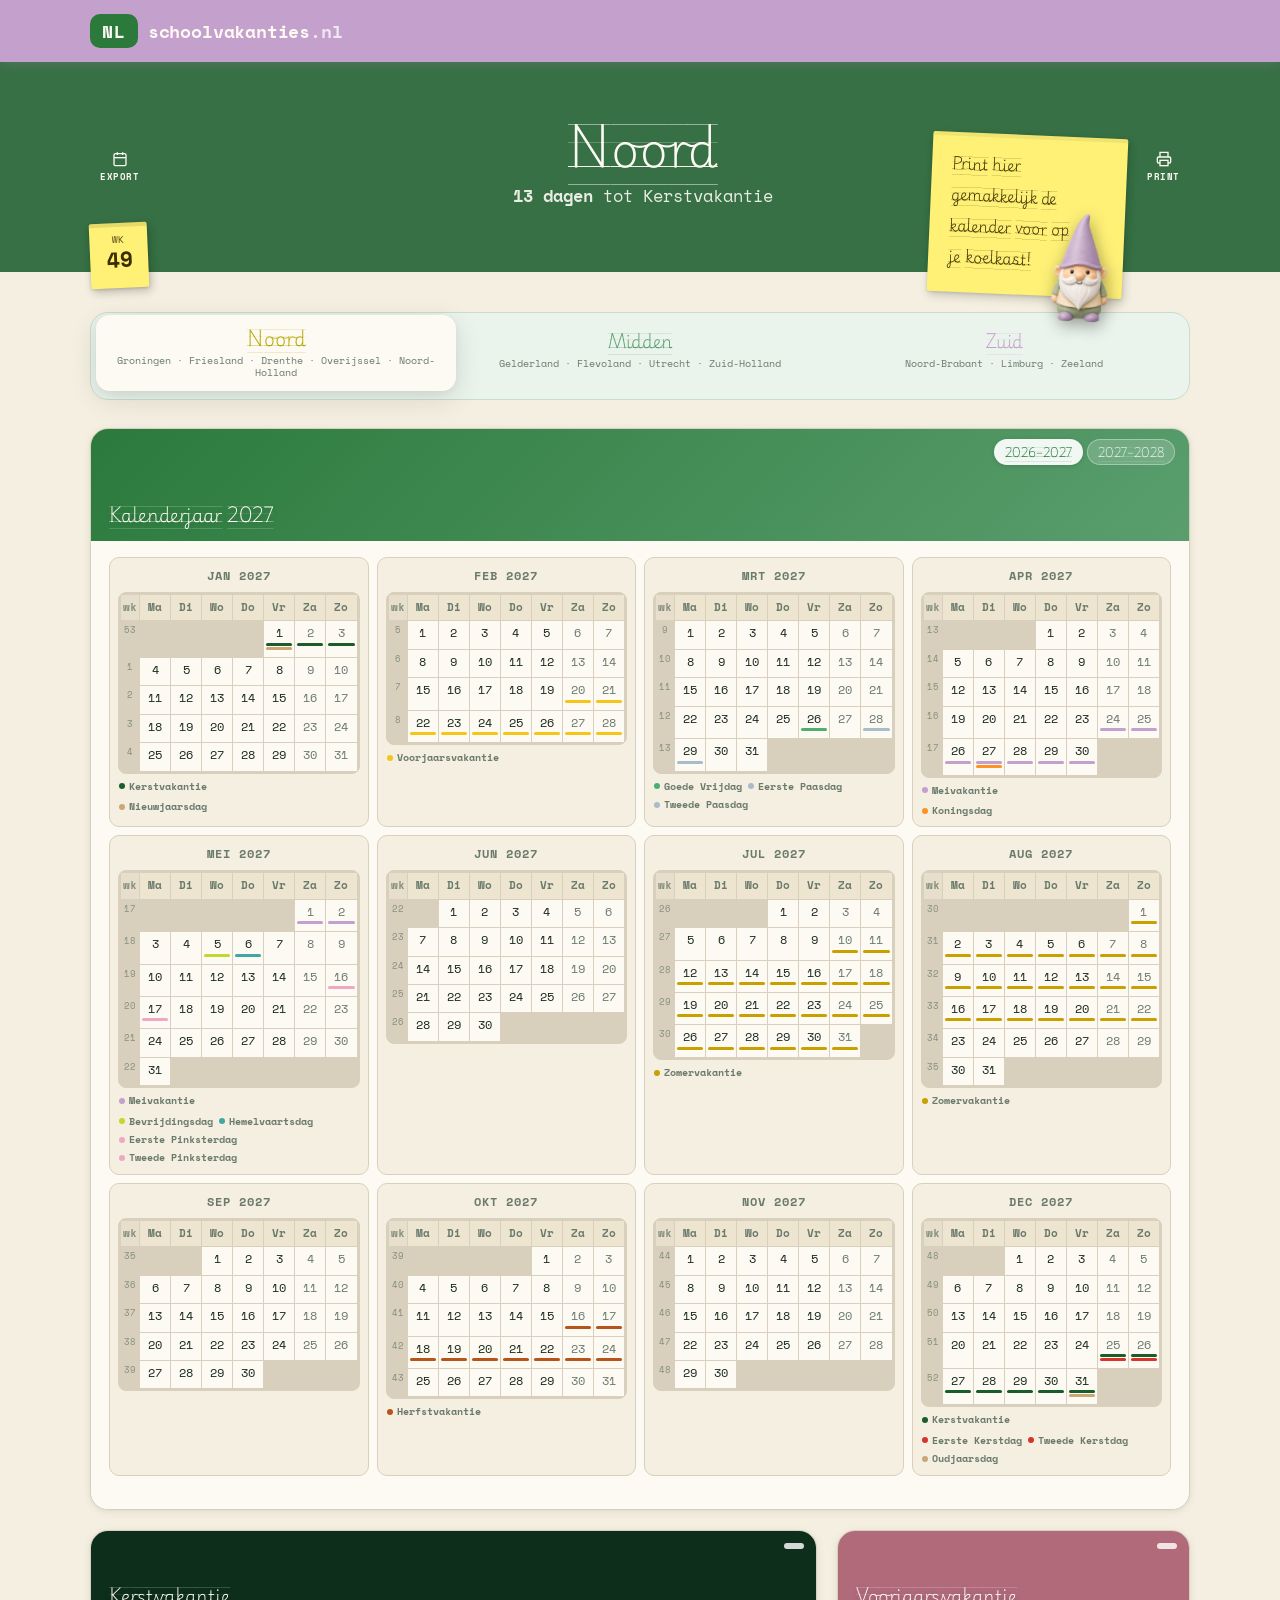
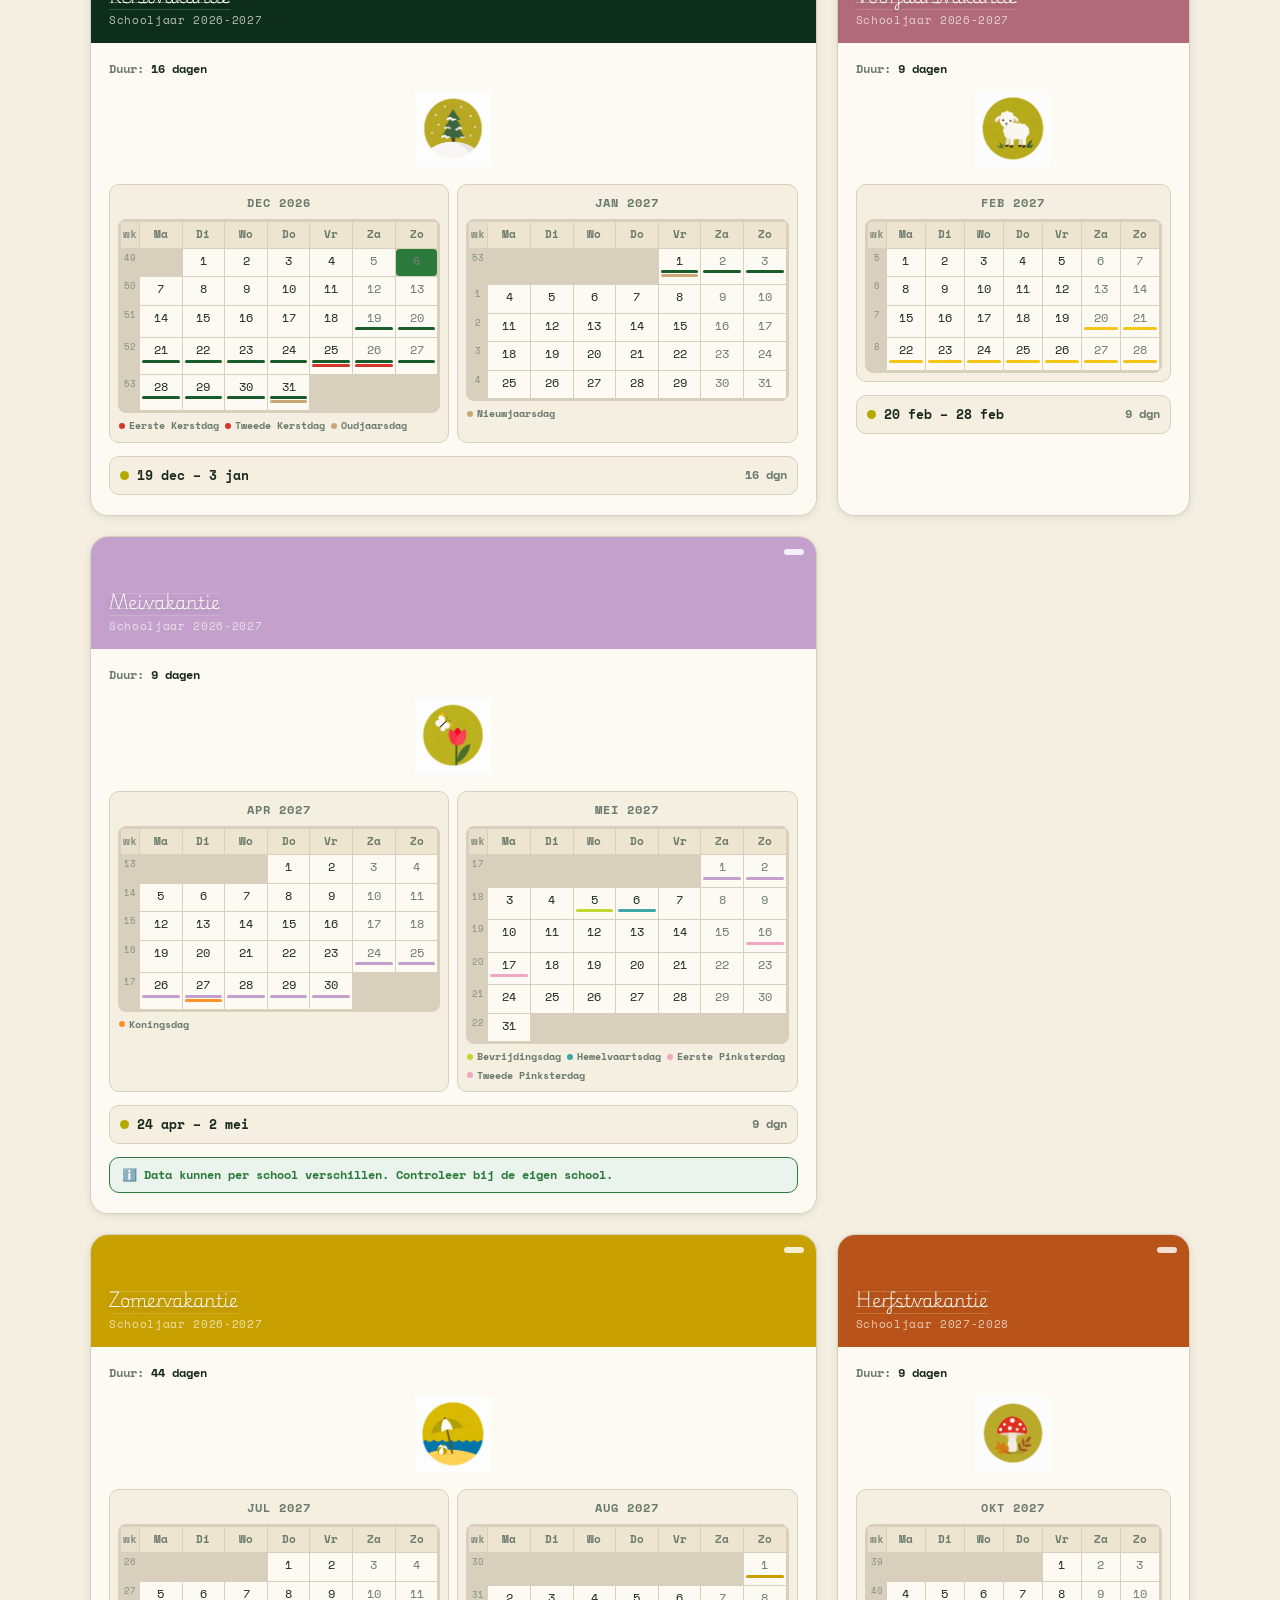
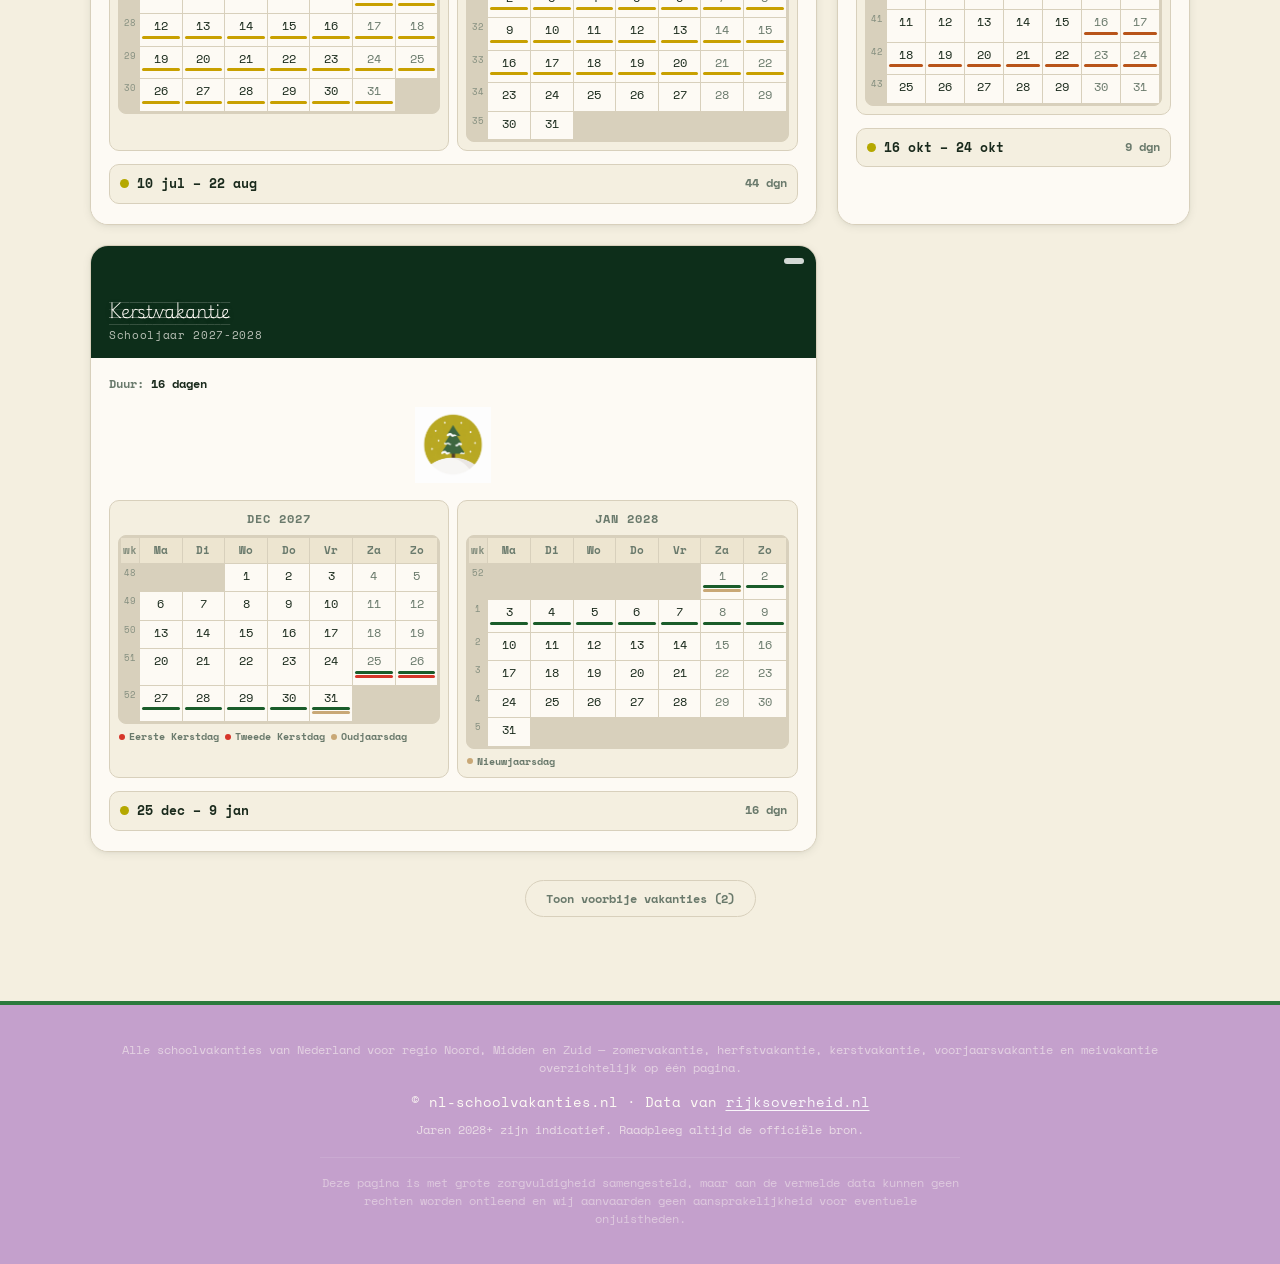
==== index.html @ 29e298ef "Voeg Google Analytics toe (G-320F3D5NRV) Co-Authored-By: Claude Sonnet 4.6 <noreply@anthropic.com>" ====
<!DOCTYPE html>
<html lang="nl">
<head>
    <!-- Google tag (gtag.js) -->
    <script async src="https://www.googletagmanager.com/gtag/js?id=G-320F3D5NRV"></script>
    <script>
      window.dataLayer = window.dataLayer || [];
      function gtag(){dataLayer.push(arguments);}
      gtag('js', new Date());
      gtag('config', 'G-320F3D5NRV');
    </script>
    <meta charset="UTF-8">
    <meta name="viewport" content="width=device-width, initial-scale=1.0">
    <title>Schoolvakanties Nederland 2025-2026 | Noord, Midden en Zuid</title>
    <meta name="description" content="Bekijk alle schoolvakanties van Nederland per regio (Noord, Midden, Zuid) voor 2025-2026. Met afteltimer, mini-kalender, agenda-export en afdrukfunctie.">
    <link rel="canonical" href="https://www.nl-schoolvakanties.nl/">
    <meta property="og:type" content="website">
    <meta property="og:url" content="https://www.nl-schoolvakanties.nl/">
    <meta property="og:title" content="Schoolvakanties Nederland 2025-2026 | Noord, Midden en Zuid">
    <meta property="og:description" content="Alle schoolvakanties van Nederland per regio (Noord, Midden, Zuid). Zomervakantie, herfstvakantie, kerstvakantie, voorjaarsvakantie en meivakantie in één overzicht.">
    <meta property="og:image" content="https://www.nl-schoolvakanties.nl/images/icons_seasons/MagnetGnomePastel.png">
    <meta property="og:locale" content="nl_NL">
    <meta name="twitter:card" content="summary">
    <meta name="twitter:title" content="Schoolvakanties Nederland 2025-2026">
    <meta name="twitter:description" content="Alle schoolvakanties per regio (Noord, Midden, Zuid) in één overzicht. Met afteltimer en agenda-export.">
    <link rel="preconnect" href="https://fonts.googleapis.com">
    <link rel="preconnect" href="https://fonts.gstatic.com" crossorigin>
    <link href="https://fonts.googleapis.com/css2?family=Playwrite+GB+J+Guides:ital@0;1&family=Space+Mono:ital,wght@0,400;0,700;1,400;1,700&display=swap" rel="stylesheet">
    <link rel="stylesheet" href="style.css">
    <link rel="icon" href="images/icons_seasons/MagnetGnomePastel.png" type="image/png">
    <script type="application/ld+json">
    {
      "@context": "https://schema.org",
      "@type": "WebSite",
      "name": "Schoolvakanties Nederland",
      "url": "https://www.nl-schoolvakanties.nl",
      "description": "Alle schoolvakanties van Nederland per regio (Noord, Midden en Zuid) voor 2025-2026 en verder. Met afteltimer, mini-kalender per vakantie, agenda-export (.ics) en afdrukfunctie.",
      "inLanguage": "nl",
      "publisher": {
        "@type": "Organization",
        "name": "nl-schoolvakanties.nl"
      }
    }
    </script>
</head>
<body>

<!-- ── Header ──────────────────────────────────────── -->
<header class="header no-print">
    <div class="nav container">
        <a class="logo" href="/">
            <span class="logo-mark">NL</span>
            <span class="logo-text">schoolvakanties<span class="logo-tld">.nl</span></span>
        </a>
    </div>
</header>

<!-- Export panel -->
<div class="export-panel no-print" id="export-panel" hidden>
    <div class="export-inner">
        <div class="export-head">
            <strong>📅 Exporteer naar agenda (.ics)</strong>
            <button class="export-close" id="export-close">✕</button>
        </div>
        <label class="export-label">Schooljaar
            <select id="export-year-sel"></select>
        </label>
        <div class="export-btns">
            <button class="ebtn ebtn-alle" data-region="alle"><img src="images/icons_seasons/IconFlag.png" class="ebtn-icon" alt="">Alle regio's</button>
            <button class="ebtn ebtn-noord" data-region="noord"><img src="images/icons_seasons/IconFlag.png" class="ebtn-icon" alt="">Noord</button>
            <button class="ebtn ebtn-midden" data-region="midden"><img src="images/icons_seasons/IconFlag.png" class="ebtn-icon" alt="">Midden</button>
            <button class="ebtn ebtn-zuidd" data-region="zuidd"><img src="images/icons_seasons/IconFlag.png" class="ebtn-icon" alt="">Zuid</button>
        </div>
        <p class="export-hint">Importeer het .ics bestand in Google Agenda, Outlook of Apple Agenda.</p>
    </div>
</div>

<!-- ── Hero / Countdown ────────────────────────────── -->
<div class="hero no-print">
    <div class="hero-inner container">
        <!-- Export knop links -->
        <div class="export-btn-wrap">
            <button class="rbtn-action" id="btn-export" title="Exporteer naar agenda">
                <svg width="16" height="16" viewBox="0 0 24 24" fill="none" stroke="currentColor" stroke-width="2"><rect x="3" y="4" width="18" height="18" rx="2"/><line x1="16" y1="2" x2="16" y2="6"/><line x1="8" y1="2" x2="8" y2="6"/><line x1="3" y1="10" x2="21" y2="10"/></svg>
                <span>Export</span>
            </button>
            <div class="postit-wk no-print" id="postit-wk"></div>
        </div>

        <div id="countdown"></div>

        <!-- Print knop rechts -->
        <div class="print-btn-wrap">
            <button class="rbtn-action" onclick="triggerPrint()" title="Afdrukken">
                <svg width="16" height="16" viewBox="0 0 24 24" fill="none" stroke="currentColor" stroke-width="2"><polyline points="6 9 6 2 18 2 18 9"/><path d="M6 18H4a2 2 0 01-2-2v-5a2 2 0 012-2h16a2 2 0 012 2v5a2 2 0 01-2 2h-2"/><rect x="6" y="14" width="12" height="8"/></svg>
                <span>Print</span>
            </button>
            <div class="postit no-print">
                <span class="postit-long">Print hier gemakkelijk de kalender voor op<br>je koelkast!</span>
                <span class="postit-short">Print!</span>
                <img src="images/icons_seasons/MagnetGnomePastel.png" class="postit-gnome" alt="Kabouter mascotte">
            </div>
        </div>
    </div>
</div>

<!-- ── Main ────────────────────────────────────────── -->
<main class="main no-print">
    <div class="container">

        <h1 class="sr-only">Schoolvakanties Nederland – overzicht per regio Noord, Midden en Zuid</h1>

        <!-- Region selector -->
        <div class="region-row" id="region-row">
            <button class="rbtn rbtn-n active" data-region="noord">
                <span class="rbtn-top">Noord</span>
                <span class="rbtn-provinces">Groningen · Friesland · Drenthe · Overijssel · Noord-Holland</span>
            </button>
            <button class="rbtn rbtn-m" data-region="midden">
                <span class="rbtn-top">Midden</span>
                <span class="rbtn-provinces">Gelderland · Flevoland · Utrecht · Zuid-Holland</span>
            </button>
            <button class="rbtn rbtn-z" data-region="zuidd">
                <span class="rbtn-top">Zuid</span>
                <span class="rbtn-provinces">Noord-Brabant · Limburg · Zeeland</span>
            </button>
        </div>

        <!-- Year tabs -->
        <div class="year-bar" id="year-bar"></div>

        <!-- Provisional notice -->
        <div class="notice" id="notice-provisional" hidden>
            ⚠️ Jaren 2028 en later zijn <strong>indicatief</strong>. Controleer de officiële data op
            <a href="https://www.rijksoverheid.nl/onderwerpen/schoolvakanties" target="_blank" rel="noopener">rijksoverheid.nl</a>.
        </div>

        <!-- Cards -->
        <div class="cards" id="cards"></div>

    </div>
</main>

<!-- ── Print view (only shown when printing) ─────── -->
<div class="print-only" id="print-root"></div>

<!-- ── Footer ─────────────────────────────────────── -->
<footer class="footer no-print">
    <div class="container">
        <p class="footer-seo">Alle schoolvakanties van Nederland voor regio Noord, Midden en Zuid — zomervakantie, herfstvakantie, kerstvakantie, voorjaarsvakantie en meivakantie overzichtelijk op één pagina.</p>
        <p>© nl-schoolvakanties.nl · Data van <a href="https://www.rijksoverheid.nl/onderwerpen/schoolvakanties" target="_blank" rel="noopener">rijksoverheid.nl</a></p>
        <p class="footer-sub">Jaren 2028+ zijn indicatief. Raadpleeg altijd de officiële bron.</p>
        <p class="footer-disclaimer">Deze pagina is met grote zorgvuldigheid samengesteld, maar aan de vermelde data kunnen geen rechten worden ontleend en wij aanvaarden geen aansprakelijkheid voor eventuele onjuistheden.</p>
    </div>
</footer>

<script src="script.js"></script>
</body>
</html>
---- style.css ----
/* nl-schoolvakanties.nl
   Stijl: warm · vertrouwd · fris
   Palet: cremewit · bosgroen · zachte lila
   Font: Space Mono + Playwrite GB J Guides */

*, *::before, *::after { box-sizing: border-box; margin: 0; padding: 0; }

:root {
    /* Kernpalet — geïnspireerd op coffee-club kleurenschema */
    --green:       #2B7A3C;   /* bosgroen — primair */
    --green-mid:   #5A9E6E;   /* middengroen — kaartkoppen zomer/herfst */
    --green-light: #EAF3EC;   /* lichtgroen — hover, actieve achtergronden */
    --lilac:       #C4A0CC;   /* zachte lila — accent (mei, tweede kleur) */
    --lilac-light: #F3EDF5;   /* heel licht lila — lila-hover */

    /* Neutrale kleuren */
    --text:    #1A2A1C;   /* donkergroen-zwart */
    --text2:   #6A7A6C;   /* middentoon met groene ondertoon */
    --bg:      #F4EFE0;   /* cremewit — paginaachtergrond */
    --bg2:     #EDE5D0;   /* iets warmer crème */
    --white:   #FDFAF4;   /* warmwit — kaarten */
    --border:  #D8D0BC;   /* warme zandrand */

    /* Regiokleuren — tinten van hetzelfde groen */
    --c-n: #2B7A3C;
    --c-m: #5A9E6E;
    --c-z: #C4A0CC;

    --primary: var(--green);

    --radius:    18px;
    --radius-sm: 10px;
    --shadow-1: 0 2px 10px rgba(26,42,28,.07), 0 1px 3px rgba(26,42,28,.04);
    --shadow-2: 0 8px 28px rgba(26,42,28,.12), 0 2px 8px rgba(26,42,28,.06);
}

body {
    font-family: 'Space Mono', 'Courier New', monospace;
    background: var(--bg);
    color: var(--text);
    line-height: 1.6;
    font-size: 13px;
}

a { color: var(--green); text-underline-offset: 3px; }

.container {
    max-width: 1140px;
    margin: 0 auto;
    padding: 0 20px;
}

/* ── Header ──────────────────────────────────────────── */
.header {
    background: var(--lilac);
    border-bottom: none;
    position: sticky;
    top: 0;
    z-index: 200;
    box-shadow: 0 2px 12px rgba(180,140,190,.25);
}

.nav {
    height: 62px;
    display: flex;
    align-items: center;
    justify-content: space-between;
}

.logo {
    display: flex;
    align-items: center;
    gap: 10px;
    text-decoration: none;
}

.logo-mark {
    background: var(--green);
    color: var(--white);
    font-size: 1.1rem;
    font-weight: 700;
    letter-spacing: 0.05em;
    padding: 5px 12px;
    border-radius: 10px;
    line-height: 1.4;
}

.logo-text {
    font-size: 1.1rem;
    font-weight: 700;
    color: var(--white);
    letter-spacing: -0.01em;
}

.logo-tld { color: rgba(255,255,255,.75); }

.nav-right { display: flex; gap: 8px; align-items: center; }

.print-btn-wrap  { position: relative; flex-shrink: 0; }
.export-btn-wrap { position: relative; flex-shrink: 0; }

.rbtn-action {
    display: flex;
    flex-direction: column;
    align-items: center;
    gap: 3px;
    padding: 8px 10px;
    border: none;
    border-radius: 12px;
    background: transparent;
    cursor: pointer;
    transition: background .18s, transform .18s;
    font-family: inherit;
    font-size: 0.58rem;
    font-weight: 700;
    color: var(--white);
    text-transform: uppercase;
    letter-spacing: 0.06em;
    white-space: nowrap;
    flex-shrink: 0;
}

.rbtn-action svg { stroke: var(--white); }
.rbtn-action:hover { background: rgba(255,255,255,.22); transform: translateY(-1px); }
.rbtn-action:active { transform: scale(0.96); }

.postit {
    position: absolute;
    top: -8px;
    right: calc(100% + 12px);
    width: 195px;
    background: #FFF176;
    color: #3A2E00;
    font-family: 'Playwrite GB J Guides', cursive;
    font-size: 0.92rem;
    font-weight: 400;
    line-height: 2.1;
    padding: 16px 20px 20px;
    border-radius: 2px;
    box-shadow: 2px 4px 10px rgba(0,0,0,0.18), 0 1px 3px rgba(0,0,0,0.12);
    transform: rotate(2.5deg);
    z-index: 150;
    pointer-events: none;
}

.postit-gnome {
    position: absolute;
    bottom: -40px;
    right: -50px;
    width: 180px;
    height: auto;
    filter: drop-shadow(2px 5px 8px rgba(0,0,0,0.35));
    pointer-events: none;
}

.postit-short { display: none; }

.postit::before {
    content: '';
    position: absolute;
    top: 0; left: 0; right: 0;
    height: 4px;
    background: rgba(0,0,0,0.06);
    border-radius: 2px 2px 0 0;
}

.postit-wk {
    position: absolute;
    left: 0;
    bottom: -96px;
    transform: rotate(-2.5deg);
    width: 58px;
    text-align: center;
    background: #FFF176;
    color: #3A2E00;
    font-family: 'Space Mono', monospace;
    padding: 10px 8px 14px;
    border-radius: 2px;
    box-shadow: 2px 4px 10px rgba(0,0,0,0.22), 0 1px 3px rgba(0,0,0,0.15);
    z-index: 150;
    pointer-events: none;
    line-height: 1.3;
}

.postit-wk::before {
    content: '';
    position: absolute;
    top: 0; left: 0; right: 0;
    height: 4px;
    background: rgba(0,0,0,0.10);
    border-radius: 2px 2px 0 0;
}

.postit-wk-label {
    display: block;
    font-size: 0.60rem;
    opacity: 0.85;
    letter-spacing: 0.05em;
    text-transform: uppercase;
}

.postit-wk-num {
    display: block;
    font-size: 1.35rem;
    font-weight: 700;
    letter-spacing: -0.02em;
}

.nav-btn {
    display: flex;
    align-items: center;
    gap: 6px;
    padding: 7px 16px;
    border: 1.5px solid rgba(255,255,255,.55);
    border-radius: 999px;
    background: rgba(255,255,255,.22);
    color: var(--white);
    font-family: inherit;
    font-size: 0.82rem;
    font-weight: 600;
    cursor: pointer;
    transition: all .18s;
}

.nav-btn:hover {
    background: rgba(255,255,255,.45);
    border-color: rgba(255,255,255,.8);
    color: var(--white);
    box-shadow: none;
}

/* ── Export panel ────────────────────────────────────── */
.export-panel {
    position: fixed;
    top: 72px;
    right: 20px;
    z-index: 300;
    background: var(--white);
    border: 1.5px solid var(--border);
    border-radius: var(--radius);
    box-shadow: var(--shadow-2);
    width: 290px;
    padding: 18px;
}

.export-head {
    display: flex;
    justify-content: space-between;
    align-items: center;
    margin-bottom: 14px;
    font-size: 0.88rem;
    font-weight: 700;
}

.export-close {
    background: none;
    border: none;
    cursor: pointer;
    color: var(--text2);
    font-size: 1rem;
    line-height: 1;
    padding: 2px 6px;
    border-radius: 8px;
}

.export-close:hover { background: var(--bg); }

.export-label {
    display: flex;
    flex-direction: column;
    gap: 4px;
    font-size: 0.78rem;
    font-weight: 600;
    color: var(--text2);
    margin-bottom: 12px;
}

.export-label select {
    font-family: inherit;
    font-size: 0.88rem;
    padding: 7px 10px;
    border: 1.5px solid var(--border);
    border-radius: var(--radius-sm);
    background: var(--white);
    color: var(--text);
    cursor: pointer;
}

.export-btns { display: flex; flex-direction: column; gap: 6px; }

.ebtn {
    padding: 10px 14px;
    border: 1.5px solid var(--border);
    border-radius: var(--radius-sm);
    background: var(--bg);
    color: var(--text);
    font-family: inherit;
    font-size: 0.82rem;
    font-weight: 600;
    cursor: pointer;
    text-align: left;
    transition: all .15s;
}

.ebtn:hover { background: var(--bg2); border-color: var(--green); box-shadow: var(--shadow-1); }

.ebtn-icon {
    width: 20px;
    height: 20px;
    object-fit: contain;
    vertical-align: middle;
    margin-right: 8px;
}

.ebtn-noord { border-left: 4px solid #B5A800; }
.ebtn-noord:hover { border-left-color: #B5A800; border-color: #B5A800; background: #FAFAE8; }

.ebtn-midden { border-left: 4px solid var(--green-mid); }
.ebtn-midden:hover { border-left-color: var(--green-mid); border-color: var(--green-mid); background: var(--green-light); }

.ebtn-zuidd { border-left: 4px solid var(--lilac); }
.ebtn-zuidd:hover { border-left-color: var(--lilac); border-color: var(--lilac); background: var(--lilac-light); }

.export-hint {
    margin-top: 12px;
    font-size: 0.74rem;
    color: var(--text2);
    line-height: 1.45;
}

/* ── Hero ────────────────────────────────────────────── */
.hero {
    padding: 56px 0;
    position: relative;
    overflow: visible;
    background: var(--green);
    transition: background .3s;
}

/* Zachte seizoenskleuren */
.hero[data-season="zomer"]    { background: var(--green-mid); }
.hero[data-season="herfst"]   { background: var(--green-mid); }
.hero[data-season="kerst"]    { background: #1A5C2A; }
.hero[data-season="voorjaar"] { background: var(--green); }
.hero[data-season="mei"]      { background: var(--lilac); }

/* Lichte overlay voor zachte look */
.hero::before {
    content: '';
    position: absolute;
    inset: 0;
    z-index: 1;
    background: rgba(255,255,255,0.12);
}

.hero-inner {
    position: relative;
    z-index: 2;
    display: flex;
    align-items: center;
    justify-content: space-between;
    gap: 16px;
}

#countdown { flex: 1; text-align: center; }

/* Banner — vakantiename + datumrange */
#countdown { color: var(--white); }

.cd-region {
    font-family: 'Playwrite GB J Guides', cursive;
    font-size: 3rem;
    font-weight: 400;
    line-height: 1.15;
    margin-bottom: 10px;
}

.cd-countdown {
    font-size: 1.05rem;
    opacity: 0.9;
    font-weight: 500;
    margin-bottom: 6px;
}

.cd-countdown strong { font-weight: 700; }

.cd-dates {
    font-size: 0.88rem;
    opacity: 0.72;
    font-weight: 500;
}


/* ── Main ────────────────────────────────────────────── */
.main { padding: 40px 0 80px; }

/* ── Region selector — strip ─────────────────────────── */
.region-header { margin-bottom: 8px; }

.region-prompt {
    font-size: 0.7rem;
    font-weight: 700;
    color: var(--text2);
    text-transform: uppercase;
    letter-spacing: 0.10em;
}

/* Strip-container */
.region-row {
    display: flex;
    gap: 4px;
    margin-bottom: 28px;
    background: var(--green-light);
    border-radius: var(--radius);
    padding: 5px;
    border: 1.5px solid #C8DDCA;
}

/* Tab-knop */
.rbtn {
    flex: 1;
    display: flex;
    flex-direction: column;
    align-items: center;
    padding: 12px 8px;
    border: none;
    border-radius: 14px;
    background: transparent;
    cursor: pointer;
    transition: background .18s, box-shadow .18s, transform .18s;
    font-family: inherit;
    text-align: center;
    box-shadow: none;
}

.rbtn:hover { background: rgba(255,255,255,.55); transform: translateY(-1px); }
.rbtn:active { transform: scale(0.96); }

/* Actieve tab: wit kaartje, omhoog */
.rbtn.active {
    background: var(--white);
    box-shadow: var(--shadow-2);
    transform: translateY(-3px);
}

.rbtn.active .rbtn-top {
    transform: scale(1.1);
    display: inline-block;
    transition: transform .18s ease;
}

.rbtn-top-alle {
    font-family: 'Playwrite GB J Guides', cursive;
    font-size: 1.05rem;
    font-weight: 400;
    color: var(--green);
    line-height: 1.3;
    margin-bottom: 2px;
}

.rbtn-top {
    line-height: 1;
    margin-bottom: 2px;
}

.rbtn-n .rbtn-top { font-family: 'Playwrite GB J Guides', cursive; font-size: 1.05rem; font-weight: 400; color: #B5A800;          line-height: 1.3; }
.rbtn-m .rbtn-top { font-family: 'Playwrite GB J Guides', cursive; font-size: 1.05rem; font-weight: 400; color: var(--green-mid); line-height: 1.3; }
.rbtn-z .rbtn-top { font-family: 'Playwrite GB J Guides', cursive; font-size: 1.05rem; font-weight: 400; color: var(--lilac);     line-height: 1.3; }

.rbtn-name {
    font-size: 0.78rem;
    font-weight: 700;
    color: var(--text);
    text-transform: uppercase;
    letter-spacing: 0.05em;
}

.rbtn-provinces {
    font-size: 0.6rem;
    color: var(--text2);
    line-height: 1.3;
    margin-top: 3px;
}

/* ── Year bar (verborgen — tabs zitten in de jaarkaart-banner) */
.year-bar { display: none; }

.ytab {
    padding: 6px 16px;
    border: 1.5px solid var(--border);
    border-radius: 999px;
    background: var(--white);
    color: var(--text2);
    font-family: inherit;
    font-size: 0.82rem;
    font-weight: 600;
    cursor: pointer;
    transition: all .18s;
}

.ytab:hover { border-color: var(--green); color: var(--green); background: var(--green-light); }
.ytab.active { background: var(--green); border-color: var(--green); color: var(--white); font-weight: 700; box-shadow: 0 2px 8px rgba(43,122,60,.25); }

/* Past toggle button */
.past-toggle-wrap {
    grid-column: 1 / -1;
    display: flex;
    justify-content: center;
    padding: 8px 0 4px;
}

.past-toggle-btn {
    padding: 8px 20px;
    border: 1.5px solid var(--border);
    border-radius: 999px;
    background: var(--bg);
    color: var(--text2);
    font-family: inherit;
    font-size: 0.78rem;
    font-weight: 600;
    cursor: pointer;
    transition: all .15s;
}

.past-toggle-btn:hover {
    border-color: var(--green);
    color: var(--green);
    background: var(--green-light);
}

/* Provisional notice */
.notice {
    background: var(--green-light);
    border: 1.5px solid var(--green);
    border-radius: var(--radius-sm);
    padding: 10px 16px;
    font-size: 0.8rem;
    color: var(--text);
    margin-bottom: 22px;
    font-weight: 600;
}

/* ── Cards grid ──────────────────────────────────────── */
.cards {
    display: grid;
    grid-template-columns: repeat(auto-fill, minmax(340px, 1fr));
    gap: 20px;
}

/* ── Wide vacation card (spans 2 months) ────────────── */
@media (min-width: 700px) {
    .card--wide { grid-column: span 2; }
}

/* ── Year overview card ──────────────────────────────── */
.year-card {
    grid-column: 1 / -1;
}

.year-card-img {
    background: linear-gradient(135deg, var(--green) 0%, var(--green-mid) 100%);
    height: 136px;
}

.year-card-tabs {
    position: absolute;
    top: 10px;
    right: 14px;
    display: flex;
    flex-wrap: wrap;
    justify-content: flex-end;
    gap: 4px;
    z-index: 1;
}

.year-card-tabs .ytab {
    padding: 3px 10px;
    font-size: 0.70rem;
    font-family: 'Playwrite GB J Guides', cursive;
    font-weight: 400;
    background: rgba(255,255,255,0.18);
    border-color: rgba(255,255,255,0.35);
    color: rgba(255,255,255,0.85);
}

.year-card-tabs .ytab:hover {
    background: rgba(255,255,255,0.32);
    border-color: rgba(255,255,255,0.65);
    color: #fff;
}

.year-card-tabs .ytab.active {
    background: rgba(255,255,255,0.92);
    border-color: transparent;
    color: var(--green);
    box-shadow: 0 1px 4px rgba(0,0,0,0.15);
}

.year-cal-grid {
    display: grid;
    grid-template-columns: repeat(4, 1fr);
    gap: 8px;
}

.year-card .mini-cal { min-width: unset; }

@media (max-width: 960px) {
    .year-cal-grid { grid-template-columns: repeat(3, 1fr); }
}

@media (max-width: 640px) {
    .year-cal-grid {
        display: flex;
        flex-wrap: nowrap;
        overflow-x: auto;
        -webkit-overflow-scrolling: touch;
        padding-bottom: 4px;
        scrollbar-width: none;      /* Firefox */
        -ms-overflow-style: none;   /* oude Edge */
    }
    .year-cal-grid::-webkit-scrollbar { display: none; }  /* Chrome/Safari */
    .year-card .mini-cal { min-width: 168px; flex-shrink: 0; }

    /* Handgetekend pijltje i.p.v. scrollbalk — zelfde lijnstijl als de kop */
    .ycal-scrollhint {
        position: relative;
        display: block;
        width: 30px;
        height: 1.5px;
        background: var(--text2);
        opacity: 0.55;
        margin: 10px auto 2px;
    }
    .ycal-scrollhint::before,
    .ycal-scrollhint::after {
        content: '';
        position: absolute;
        top: 50%;
        width: 6px;
        height: 6px;
        border-top: 1.5px solid var(--text2);
        border-right: 1.5px solid var(--text2);
    }
    .ycal-scrollhint::before {
        left: 0;
        transform: translate(-70%, -50%) rotate(-135deg); /* open pijlpunt naar links */
    }
    .ycal-scrollhint::after {
        right: 0;
        transform: translate(70%, -50%) rotate(45deg); /* open pijlpunt naar rechts */
    }
}

/* ── Vacation card ───────────────────────────────────── */
.card {
    background: var(--white);
    border-radius: var(--radius);
    box-shadow: var(--shadow-1);
    overflow: hidden;
    transition: box-shadow .2s, transform .2s;
    display: flex;
    flex-direction: column;
    border: 1.5px solid var(--border);
}

.card:hover { box-shadow: var(--shadow-2); transform: translateY(-3px); }
.card.past { opacity: .45; }
.card.past .card-img {
    height: 62px;
    cursor: pointer;
    user-select: none;
}
.card.past .card-img:hover { filter: brightness(1.1); }
.card.past .card-img::after {
    content: '▾';
    position: absolute;
    bottom: 8px;
    right: 14px;
    font-size: 0.85rem;
    color: rgba(255,255,255,.7);
    transition: transform 0.25s ease;
}
.card.past.expanded { opacity: .75; }
.card.past.expanded .card-img::after { transform: rotate(180deg); }
.card.past .card-body {
    max-height: 0;
    overflow: hidden;
    padding: 0 18px;
    transition: max-height 0.35s ease, padding 0.25s ease;
}
.card.past.expanded .card-body {
    max-height: 900px;
    padding: 16px 18px 20px;
}

/* Card header */
.card-img {
    height: 112px;
    display: flex;
    align-items: flex-end;
    padding: 14px 18px;
    position: relative;
    overflow: hidden;
}

.card-img-deco {
    position: absolute;
    top: 0; right: 0; bottom: 0; left: 0;
    display: flex;
    align-items: center;
    justify-content: flex-end;
    padding-right: 16px;
    font-size: 5.5rem;
    opacity: 0.15;
    line-height: 1;
    pointer-events: none;
    user-select: none;
}

/* Clay SVG illustration inside deco area */
.card-img-deco .deco-clay {
    width: 88px;
    height: 88px;
    object-fit: contain;
}

/* Monochromatisch groen + lila accent */
.card[data-type="zomer"]    .card-img { background: #C8A000; }
.card[data-type="herfst"]   .card-img { background: #B8541A; }
.card[data-type="kerst"]    .card-img { background: #0D2E1A; }
.card[data-type="voorjaar"] .card-img { background: #B06A7A; }
.card[data-type="mei"]      .card-img { background: var(--lilac); }

.card-img-text {
    position: relative;
    color: var(--white);
}

.card-img-name {
    font-family: 'Playwrite GB J Guides', cursive;
    font-size: 1.1rem;
    font-weight: 400;
    letter-spacing: 0;
    line-height: 1.3;
    text-shadow: 0 1px 6px rgba(0,0,0,.18);
}

.card-img-year {
    font-size: 0.7rem;
    opacity: 0.72;
    margin-top: 3px;
    font-weight: 500;
    letter-spacing: 0.06em;
}

/* Status badge */
.card-badge {
    position: absolute;
    top: 12px;
    right: 12px;
    font-size: 0.64rem;
    font-weight: 700;
    text-transform: uppercase;
    letter-spacing: 0.10em;
    padding: 3px 10px;
    border-radius: 999px;
    backdrop-filter: blur(8px);
}

.badge-current  { background: rgba(255,255,255,.92); color: var(--green); }
.badge-upcoming { background: rgba(255,255,255,.82); color: var(--text); }
.badge-past     { background: rgba(0,0,0,.28);       color: rgba(255,255,255,.80); }

/* Card body */
.card-body {
    padding: 16px 18px 20px;
    flex: 1;
    display: flex;
    flex-direction: column;
    gap: 13px;
    background: var(--white);
}

/* Duration summary */
.card-duration {
    font-size: 0.78rem;
    color: var(--text2);
    font-weight: 600;
}

.card-duration strong { color: var(--text); }

/* Season icon */
.season-icon {
    display: block;
    width: 76px;
    height: 76px;
    margin: 0 auto 4px;
    object-fit: contain;
}

/* Mini calendar */
.mini-cal-wrap {
    display: flex;
    gap: 8px;
    flex-wrap: wrap;
}

.mini-cal {
    flex: 1;
    min-width: 130px;
    background: var(--bg);
    border-radius: var(--radius-sm);
    padding: 8px;
    border: 1px solid var(--border);
}

.mc-title {
    font-size: 0.78rem;
    font-weight: 700;
    text-align: center;
    color: var(--text2);
    margin-bottom: 6px;
    text-transform: uppercase;
    letter-spacing: 0.08em;
}

.mc-grid {
    display: grid;
    grid-template-columns: repeat(7, minmax(0, 1fr));
    gap: 1px;
    background: var(--border);
    border: 1px solid var(--border);
    border-radius: 8px;
    padding: 2px;
    overflow: hidden;
}

.mc-grid--wk {
    grid-template-columns: auto repeat(7, minmax(0, 1fr));
}

.mc-wk-cell {
    font-size: 0.58rem;
    text-align: center;
    color: var(--text2);
    padding: 2px 3px;
    background: var(--bg2);
    opacity: 0.75;
    white-space: nowrap;
}

.mc-grid > span:not(.mc-head):not(.mc-day) { background: var(--border); }

.mc-head {
    font-size: 0.68rem;
    font-weight: 700;
    text-align: center;
    color: var(--text2);
    padding: 4px 2px;
    background: var(--bg2);
}

.mc-day {
    font-size: 0.78rem;
    text-align: center;
    padding: 3px 2px;
    line-height: 1.4;
    position: relative;
    font-weight: 500;
    background: var(--white);
}

.mc-day.today {
    font-weight: 700;
    background: var(--green);
    color: var(--white);
    border-radius: 4px;
}

.mc-day.weekend { color: var(--text2); }

.mc-day.holiday {
    cursor: default;
}

.mc-day::after {
    content: '';
    display: block;
    height: 3px;
    border-radius: 2px;
    margin-top: 1px;
}

.mc-day.vac { font-weight: 600; }

.mc-vac-row {
    display: flex;
    flex-wrap: wrap;
    gap: 3px 6px;
    margin-top: 5px;
    padding: 0 1px;
}

.mc-vac-label {
    display: flex;
    align-items: center;
    gap: 4px;
    font-size: 0.60rem;
    font-weight: 600;
    color: var(--text2);
}

.mc-vac-dot {
    display: inline-block;
    width: 6px;
    height: 6px;
    border-radius: 50%;
    flex-shrink: 0;
}

/* Region rows */
.region-rows { display: flex; flex-direction: column; gap: 7px; }

.rrow {
    display: flex;
    align-items: center;
    gap: 8px;
    padding: 8px 10px;
    border-radius: var(--radius-sm);
    transition: background .12s;
}

.rrow.active { background: var(--bg); border: 1px solid var(--border); }
.rrow.dimmed { opacity: .28; }

.rrow-dot {
    width: 9px;
    height: 9px;
    border-radius: 50%;
    flex-shrink: 0;
}

.rrow-name {
    font-size: 0.72rem;
    font-weight: 700;
    min-width: 52px;
    color: var(--text2);
    text-transform: uppercase;
    letter-spacing: 0.06em;
}

.rrow-dates { font-size: 0.84rem; color: var(--text); flex: 1; font-weight: 600; }

.rrow-days {
    font-size: 0.74rem;
    color: var(--text2);
    white-space: nowrap;
    font-weight: 600;
}

.card-note {
    font-size: 0.76rem;
    color: var(--green);
    background: var(--green-light);
    border: 1.5px solid var(--green);
    border-radius: var(--radius-sm);
    padding: 8px 12px;
    line-height: 1.45;
    font-weight: 600;
}

.rrow-same {
    font-size: 0.72rem;
    color: var(--text2);
    font-style: italic;
    padding: 5px 10px;
    text-align: center;
    background: var(--bg);
    border-radius: var(--radius-sm);
    border: 1px solid var(--border);
    font-weight: 600;
}

/* ── Print styles ────────────────────────────────────── */
.print-only { display: none; }

@page { margin: 0; }

@media print {
    /* Zonder dit laten sommige browsers achtergrondkleuren standaard weg bij
       printen (tenzij de gebruiker zelf 'achtergrondafbeeldingen' aanvinkt in
       het printvenster) — daardoor verdwenen de vakantiebolletjes, die puur
       op een achtergrondkleur leunen (geen tekst/rand zoals de feestdag-
       icoontjes wel hebben). Dit forceert ze altijd mee te printen. */
    * {
        -webkit-print-color-adjust: exact !important;
        print-color-adjust: exact !important;
        color-adjust: exact !important;
    }

    .no-print { display: none !important; }
    .print-only { display: block; }

    body { background: #fff; font-size: 12px; font-family: 'Space Mono', monospace; }

    .print-month { padding: 16px 24px; break-inside: avoid; page-break-inside: avoid; }
    .print-month + .print-month { page-break-before: always; }

    /* Het cursieve lettertype geeft bij PDF-export soms een kapotte tekstlaag
       (kopiëren/zoeken levert verhaspelde tekst op) door de ligaturen van dit
       font. Daarom blijft de échte tekst hier onzichtbaar in een gewoon
       lettertype staan (juiste tekstlaag), en toont een ::before-pseudo-
       element de cursieve versie er decoratief overheen. */
    .pm-title {
        position: relative;
        display: inline-block;
        font-family: 'Space Mono', monospace;
        font-size: 1.3rem;
        margin-bottom: 4px;
        color: transparent;
    }
    .pm-title::before {
        content: attr(data-text);
        position: absolute;
        inset: 0;
        font-family: 'Playwrite GB J Guides', cursive;
        font-weight: 400;
        color: #2A2018;
        white-space: nowrap;
    }

    .pm-legend { display: flex; gap: 16px; margin-bottom: 12px; font-size: 0.78rem; }
    .pm-legend-item { display: flex; align-items: center; gap: 5px; }
    .pm-swatch { width: 12px; height: 12px; border-radius: 3px; }

    .pm-grid {
        display: grid;
        grid-template-columns: repeat(7, minmax(0, 1fr));
        gap: 2px;
        border: 1px solid #DDD5C8;
        border-radius: 6px;
        overflow: hidden;
    }

    .pm-head {
        background: #F0EBE0;
        font-size: 0.7rem;
        font-weight: 700;
        text-align: center;
        padding: 6px 2px;
        border-right: 1px solid #DDD5C8;
    }

    .pm-cell {
        min-height: 80px;
        border-right: 1px solid #eee;
        border-top: 1px solid #eee;
        padding: 4px;
        vertical-align: top;
        position: relative;
        break-inside: avoid;
        page-break-inside: avoid;
    }
    .pm-cell.outside { background: #FAF7F0; }
    .pm-cell.weekend .pm-num { color: #8A7E72; }

    .pm-num { font-size: 0.85rem; font-weight: 600; display: block; margin-bottom: 2px; }

    .pm-today .pm-num {
        background: #7BA891;
        color: #fff;
        border-radius: 50%;
        width: 20px;
        height: 20px;
        display: flex;
        align-items: center;
        justify-content: center;
    }

    .pm-vac-bar { width: 10px; height: 10px; border-radius: 50%; margin-top: 3px; }

    /* Feestdag: eigen getekende lijn-doodle i.p.v. het vakantieblokje —
       herkenbaar op vorm, dus ook bruikbaar op een zwart-witprinter.
       Kleurenprinters tonen 'm gewoon in de kleur van de feestdag. */
    .pm-holiday-icon { margin-top: 2px; }
    .pm-holiday-icon svg.doodle { display: block; width: 19px; height: 19px; shape-rendering: geometricPrecision; }

    /* Legenda onder de maandkalender: vakanties (ronde stip) en
       feestdagen (icoontje) met naam — leesbaar zonder kleur nodig te hebben */
    .pm-vac-row {
        display: flex;
        flex-wrap: wrap;
        gap: 4px 14px;
        margin-top: 8px;
        padding: 0 2px;
    }
    .pm-vac-label {
        display: flex;
        align-items: center;
        gap: 5px;
        font-size: 0.68rem;
        font-weight: 600;
        color: #4A4038;
    }
    .pm-vac-dot {
        display: inline-block;
        width: 8px;
        height: 8px;
        border-radius: 50%;
        flex-shrink: 0;
    }
    /* Zelfde truc als bij .pm-title: echte tekst blijft in een gewoon
       lettertype staan (juiste tekstlaag bij PDF-export), cursief font
       er decoratief overheen via ::before. */
    .pm-vac-name {
        position: relative;
        display: inline-block;
        color: transparent;
    }
    .pm-vac-name::before {
        content: attr(data-text);
        position: absolute;
        inset: 0;
        font-family: 'Playwrite GB J Guides', cursive;
        font-size: 0.85rem;
        font-weight: 400;
        color: #4A4038;
        white-space: nowrap;
    }
    .pm-vac-icon { display: inline-flex; flex-shrink: 0; }
    .pm-vac-icon svg.doodle { display: block; width: 15px; height: 15px; shape-rendering: geometricPrecision; }
}

/* Post-it verborgen op tussenliggende breedtes — te weinig ruimte naast vakantiename */
@media (min-width: 681px) and (max-width: 960px) {
    .postit { display: none; }
}

/* ── Responsive ──────────────────────────────────────── */
@media (max-width: 680px) {
    .cards { grid-template-columns: 1fr; }
    .cd-name { font-size: 1.6rem; }
    .hero { padding: 36px 0; }
    .rbtn { padding: 10px 6px; }
    .rbtn-provinces { display: none; }
    .postit {
        display: block;
        width: 72px;
        font-size: 0.82rem;
        line-height: 1.5;
        padding: 7px 7px 18px;
        right: 0;
        transform: rotate(3deg);
    }
    .postit-gnome { width: 80px; bottom: -10px; right: -22px; }
    .postit-long { display: none; }
    .postit-short { display: inline; }
    .mini-cal-wrap {
        flex-wrap: nowrap;
        overflow-x: auto;
        -webkit-overflow-scrolling: touch;
        padding-bottom: 4px;
    }
    .mini-cal { min-width: 120px; flex-shrink: 0; }
    .card-body { padding: 12px 8px 16px; }
    .card.past.expanded .card-body { padding: 12px 8px 16px; }
    .mc-day  { font-size: 0.68rem; padding: 2px 1px; }
    .mc-head { padding: 4px 1px; }
}

/* ── Footer ──────────────────────────────────────────── */
.footer {
    background: var(--lilac);
    color: var(--white);
    border-top: 4px solid var(--green);
    padding: 36px 24px;
    text-align: center;
    font-size: 0.875rem;
    font-weight: 500;
}

.footer a { color: rgba(255,255,255,.90); text-underline-offset: 3px; }

.footer-sub { font-size: 0.76rem; opacity: 0.65; margin-top: 6px; }

.footer-seo { font-size: 0.72rem; opacity: 0.55; margin-bottom: 14px; line-height: 1.6; }

.footer-disclaimer {
    margin-top: 18px;
    padding-top: 16px;
    border-top: 1px solid rgba(255,255,255,.25);
    font-size: 0.72rem;
    opacity: 0.45;
    max-width: 640px;
    margin-left: auto;
    margin-right: auto;
    line-height: 1.55;
}

/* ── In-app browser notice ───────────────────────────── */
.iab-notice {
    position: fixed;
    top: 0; left: 0; right: 0;
    z-index: 9999;
    display: flex;
    align-items: flex-start;
    gap: 10px;
    background: #FDF3DC;
    border-bottom: 2px solid #E0C060;
    padding: 12px 16px;
    font-size: 0.82rem;
    line-height: 1.5;
    color: var(--text);
}

.iab-text { flex: 1; }

.iab-close {
    flex-shrink: 0;
    background: none;
    border: none;
    font-size: 1rem;
    cursor: pointer;
    color: var(--text2);
    padding: 0 4px;
    line-height: 1;
}

.sr-only {
    position: absolute;
    width: 1px;
    height: 1px;
    padding: 0;
    margin: -1px;
    overflow: hidden;
    clip: rect(0,0,0,0);
    white-space: nowrap;
    border: 0;
}
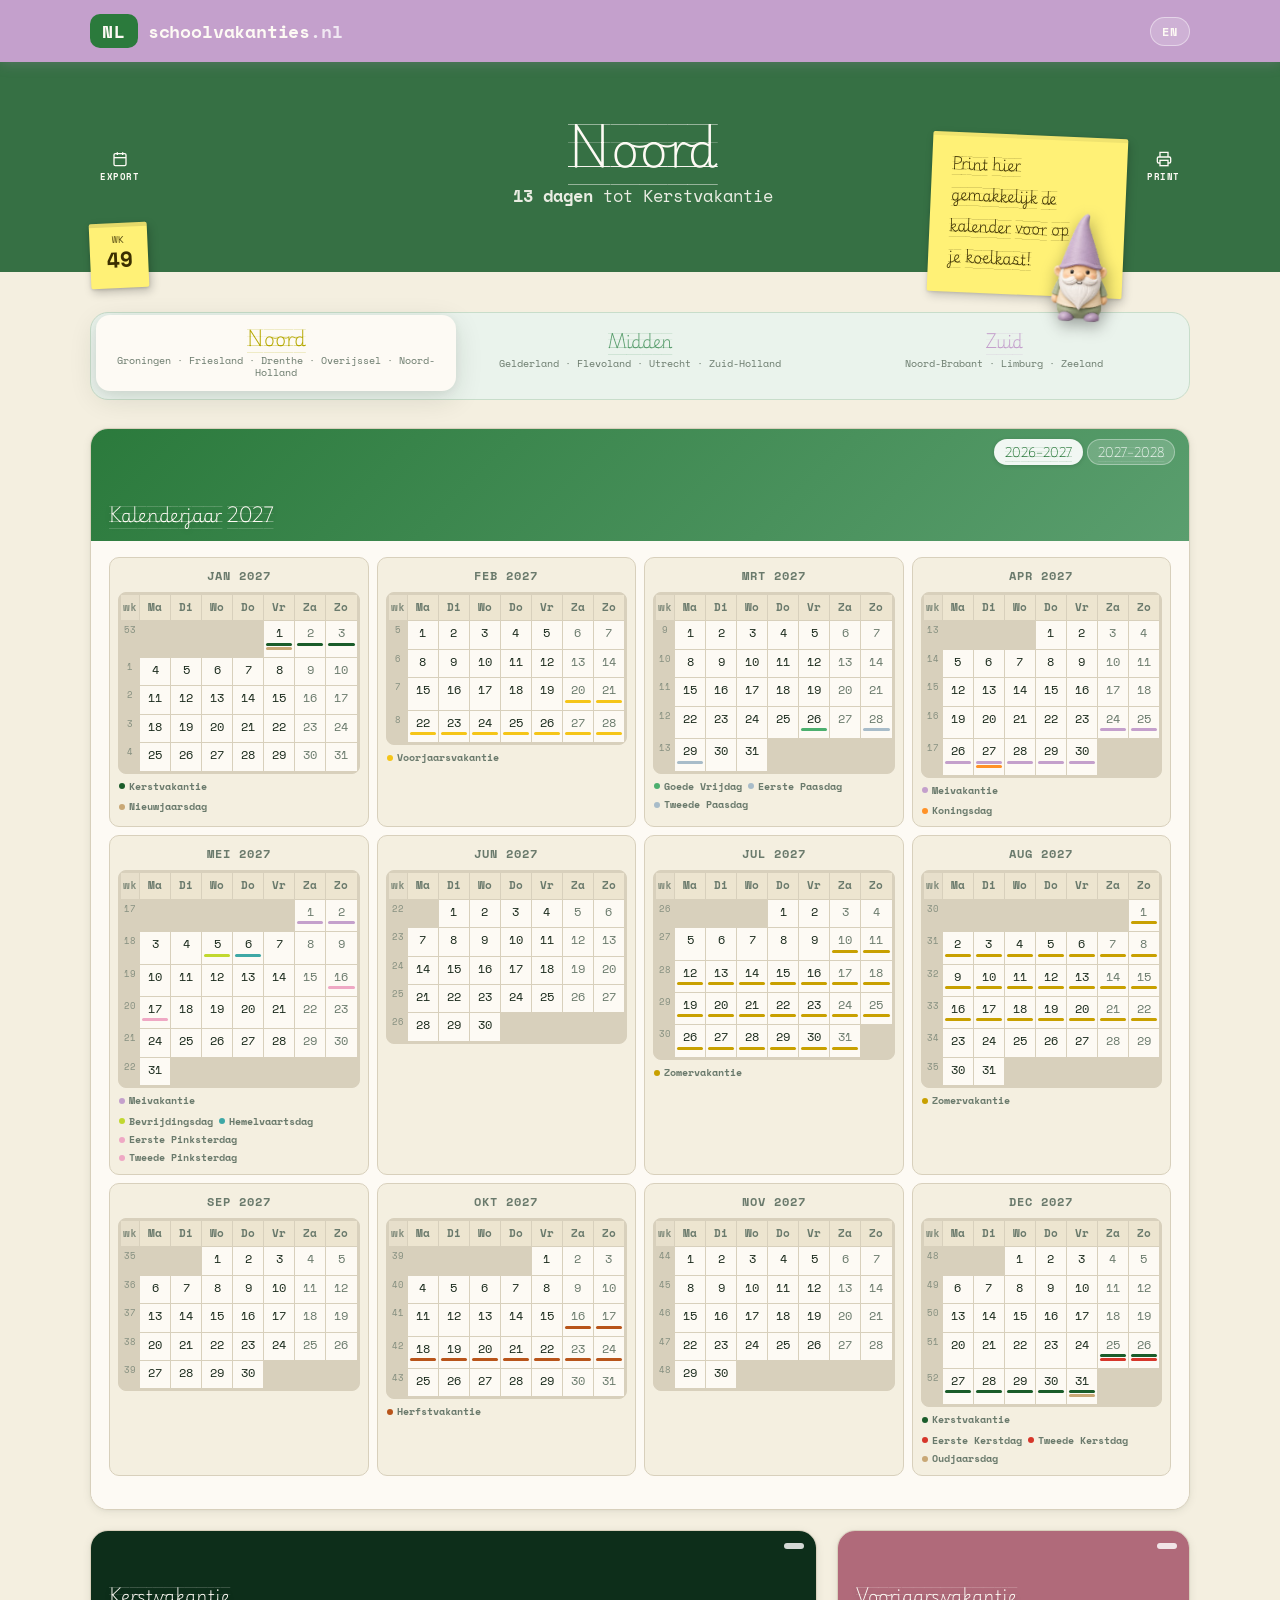
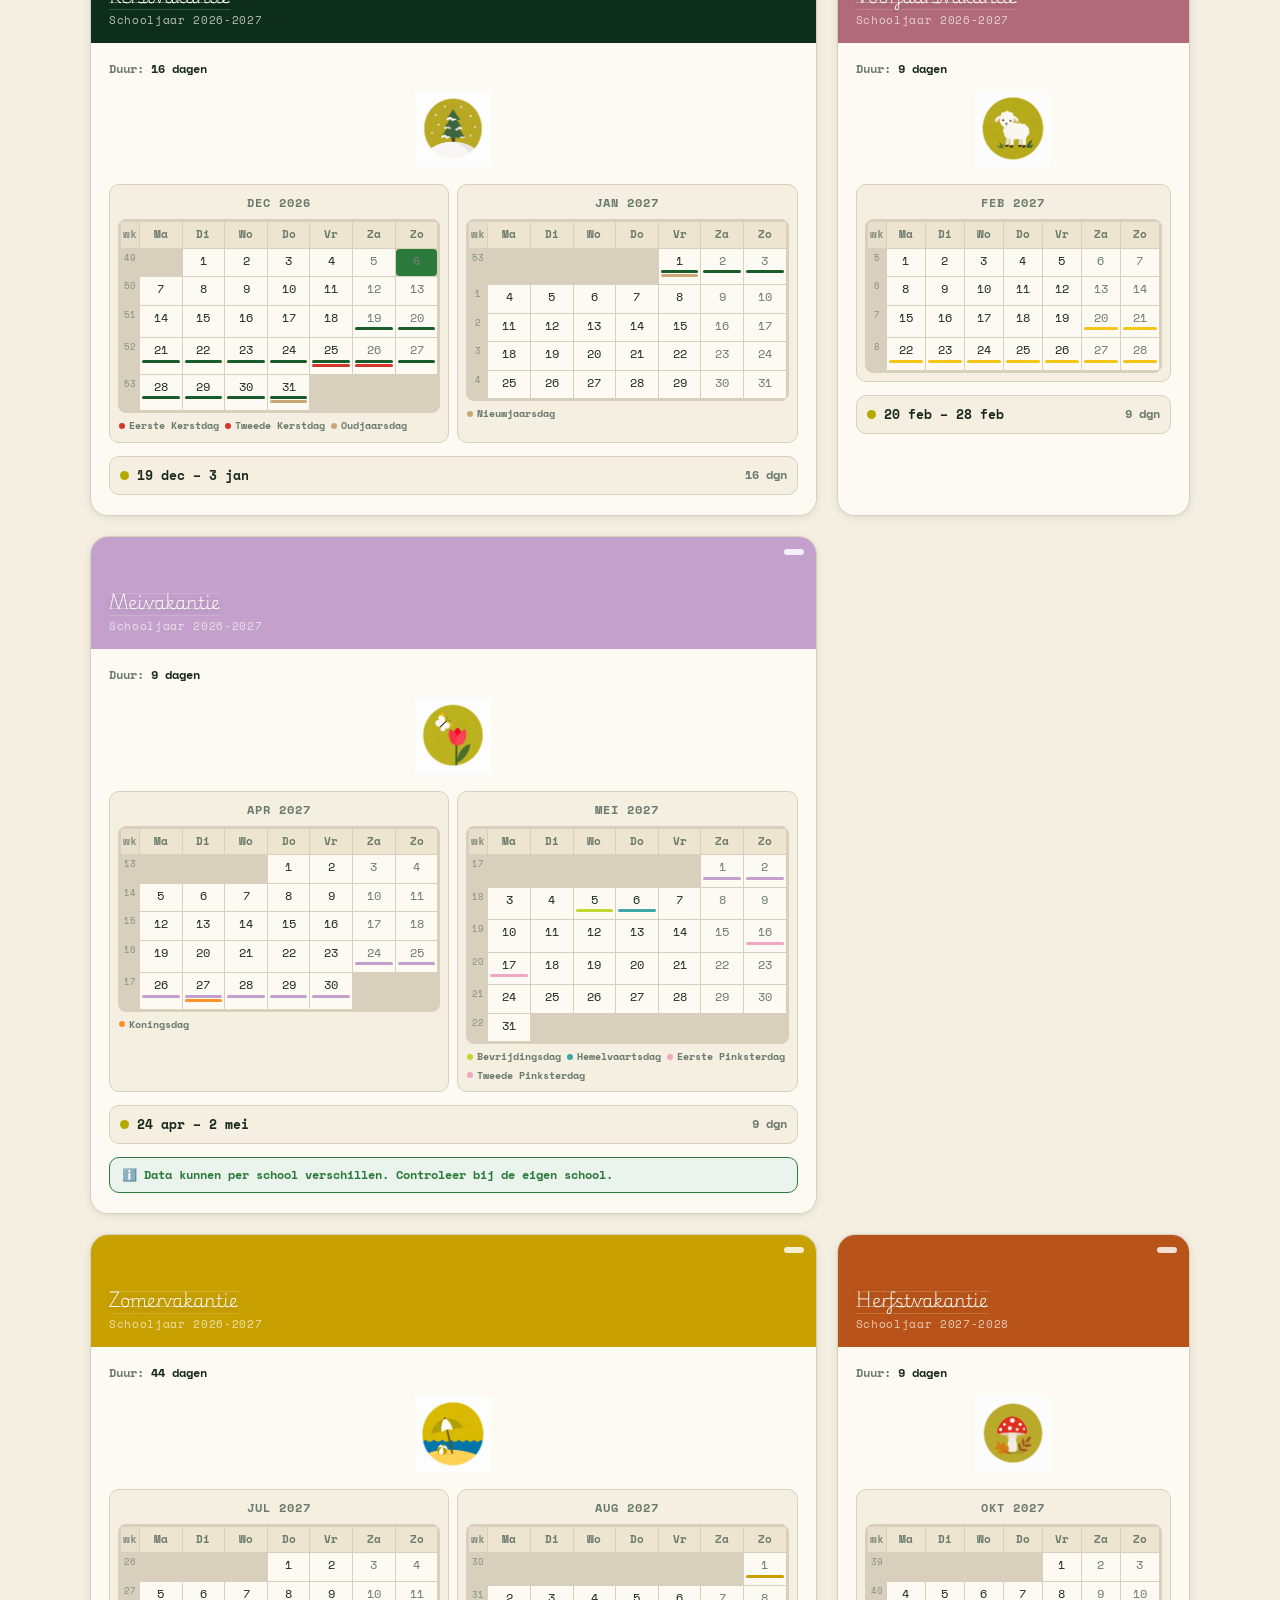
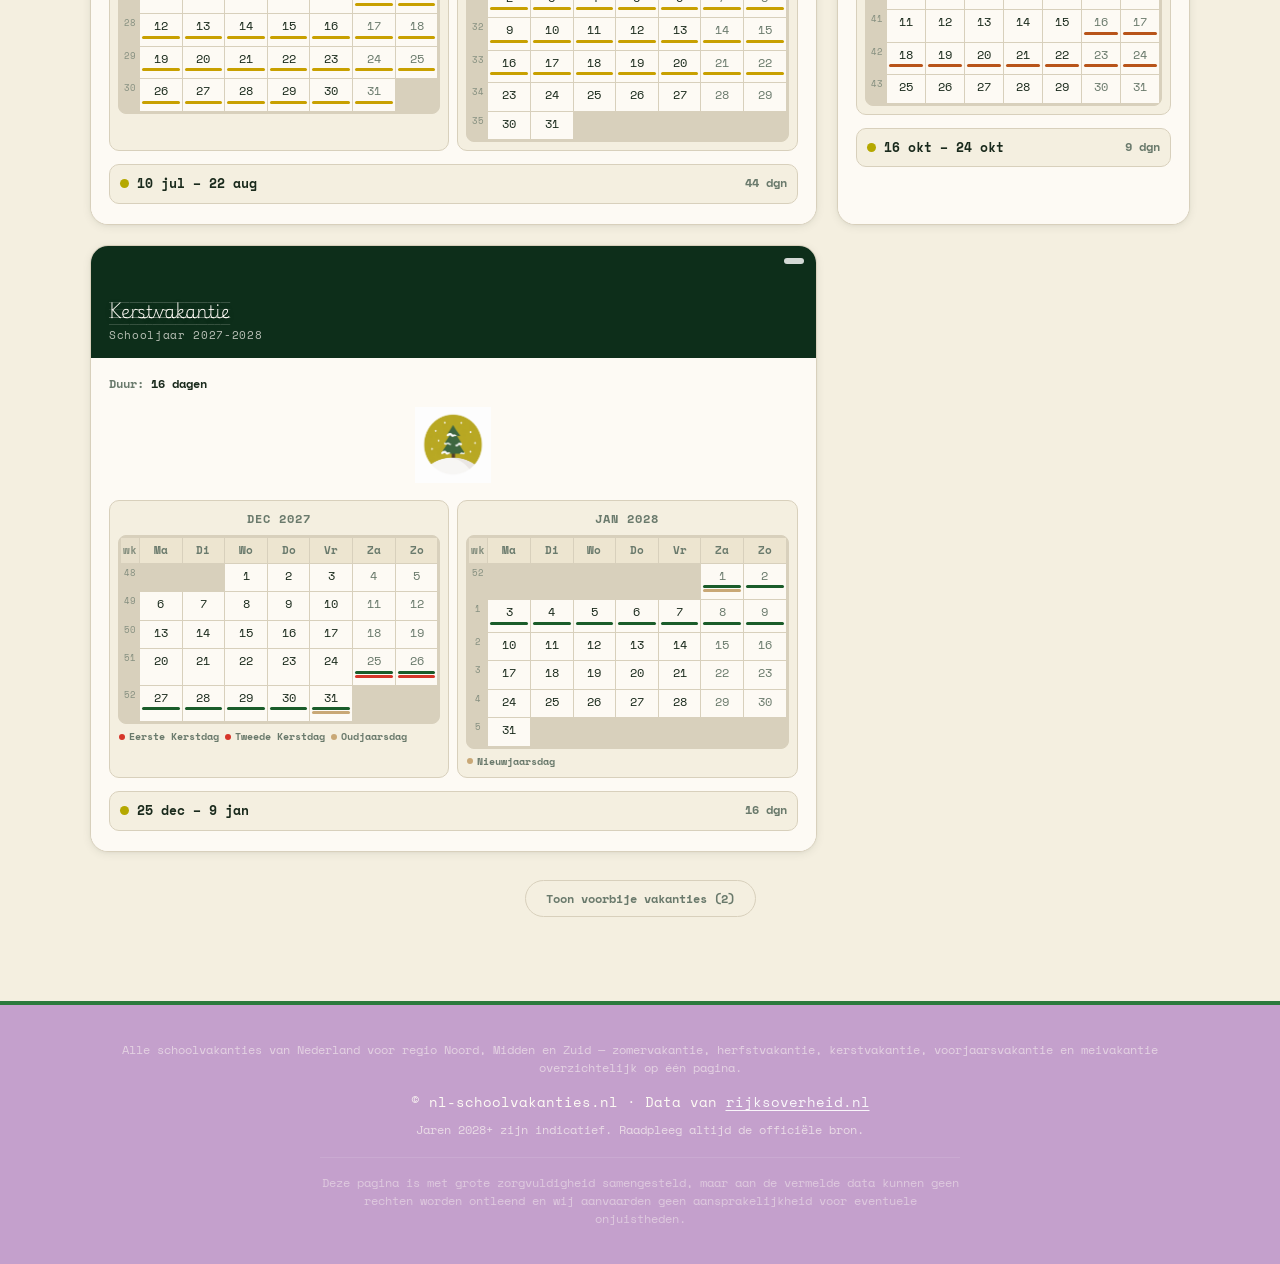
==== commit 21d54ec6: "Voeg NL/EN taalwisselfunctie toe - Volledig vertaalsysteem in script.js (UI object, t(), setLang()) " ====
--- a/index.html
+++ b/index.html
@@ -52,6 +52,7 @@
             <span class="logo-mark">NL</span>
             <span class="logo-text">schoolvakanties<span class="logo-tld">.nl</span></span>
         </a>
+        <button id="btn-lang" class="btn-lang" title="Switch to English">EN</button>
     </div>
 </header>
 
@@ -59,19 +60,19 @@
 <div class="export-panel no-print" id="export-panel" hidden>
     <div class="export-inner">
         <div class="export-head">
-            <strong>📅 Exporteer naar agenda (.ics)</strong>
+            <strong>📅 <span data-i18n="export_title">Exporteer naar agenda (.ics)</span></strong>
             <button class="export-close" id="export-close">✕</button>
         </div>
-        <label class="export-label">Schooljaar
+        <label class="export-label"><span data-i18n="export_label">Schooljaar</span>
             <select id="export-year-sel"></select>
         </label>
         <div class="export-btns">
-            <button class="ebtn ebtn-alle" data-region="alle"><img src="images/icons_seasons/IconFlag.png" class="ebtn-icon" alt="">Alle regio's</button>
-            <button class="ebtn ebtn-noord" data-region="noord"><img src="images/icons_seasons/IconFlag.png" class="ebtn-icon" alt="">Noord</button>
-            <button class="ebtn ebtn-midden" data-region="midden"><img src="images/icons_seasons/IconFlag.png" class="ebtn-icon" alt="">Midden</button>
-            <button class="ebtn ebtn-zuidd" data-region="zuidd"><img src="images/icons_seasons/IconFlag.png" class="ebtn-icon" alt="">Zuid</button>
+            <button class="ebtn ebtn-alle" data-region="alle"><img src="images/icons_seasons/IconFlag.png" class="ebtn-icon" alt=""><span data-i18n="all_regions">Alle regio's</span></button>
+            <button class="ebtn ebtn-noord" data-region="noord"><img src="images/icons_seasons/IconFlag.png" class="ebtn-icon" alt=""><span data-i18n="region_noord">Noord</span></button>
+            <button class="ebtn ebtn-midden" data-region="midden"><img src="images/icons_seasons/IconFlag.png" class="ebtn-icon" alt=""><span data-i18n="region_midden">Midden</span></button>
+            <button class="ebtn ebtn-zuidd" data-region="zuidd"><img src="images/icons_seasons/IconFlag.png" class="ebtn-icon" alt=""><span data-i18n="region_zuidd">Zuid</span></button>
         </div>
-        <p class="export-hint">Importeer het .ics bestand in Google Agenda, Outlook of Apple Agenda.</p>
+        <p class="export-hint" data-i18n="import_hint">Importeer het .ics bestand in Google Agenda, Outlook of Apple Agenda.</p>
     </div>
 </div>
 
@@ -113,15 +114,15 @@
         <!-- Region selector -->
         <div class="region-row" id="region-row">
             <button class="rbtn rbtn-n active" data-region="noord">
-                <span class="rbtn-top">Noord</span>
+                <span class="rbtn-top" data-i18n="region_noord">Noord</span>
                 <span class="rbtn-provinces">Groningen · Friesland · Drenthe · Overijssel · Noord-Holland</span>
             </button>
             <button class="rbtn rbtn-m" data-region="midden">
-                <span class="rbtn-top">Midden</span>
+                <span class="rbtn-top" data-i18n="region_midden">Midden</span>
                 <span class="rbtn-provinces">Gelderland · Flevoland · Utrecht · Zuid-Holland</span>
             </button>
             <button class="rbtn rbtn-z" data-region="zuidd">
-                <span class="rbtn-top">Zuid</span>
+                <span class="rbtn-top" data-i18n="region_zuidd">Zuid</span>
                 <span class="rbtn-provinces">Noord-Brabant · Limburg · Zeeland</span>
             </button>
         </div>
@@ -130,7 +131,7 @@
         <div class="year-bar" id="year-bar"></div>
 
         <!-- Provisional notice -->
-        <div class="notice" id="notice-provisional" hidden>
+        <div class="notice" id="notice-provisional" data-i18n="provisional" hidden>
             ⚠️ Jaren 2028 en later zijn <strong>indicatief</strong>. Controleer de officiële data op
             <a href="https://www.rijksoverheid.nl/onderwerpen/schoolvakanties" target="_blank" rel="noopener">rijksoverheid.nl</a>.
         </div>
--- a/style.css
+++ b/style.css
@@ -93,6 +93,23 @@
 }
 
 .logo-tld { color: rgba(255,255,255,.75); }
+
+.btn-lang {
+    background: rgba(255,255,255,.18);
+    border: 1.5px solid rgba(255,255,255,.45);
+    color: var(--white);
+    font-family: var(--font-mono);
+    font-size: .75rem;
+    font-weight: 700;
+    letter-spacing: .08em;
+    padding: 5px 11px;
+    border-radius: 999px;
+    cursor: pointer;
+    transition: background .15s, transform .1s;
+    flex-shrink: 0;
+}
+.btn-lang:hover  { background: rgba(255,255,255,.30); transform: translateY(-1px); }
+.btn-lang:active { transform: scale(0.96); }
 
 .nav-right { display: flex; gap: 8px; align-items: center; }
 
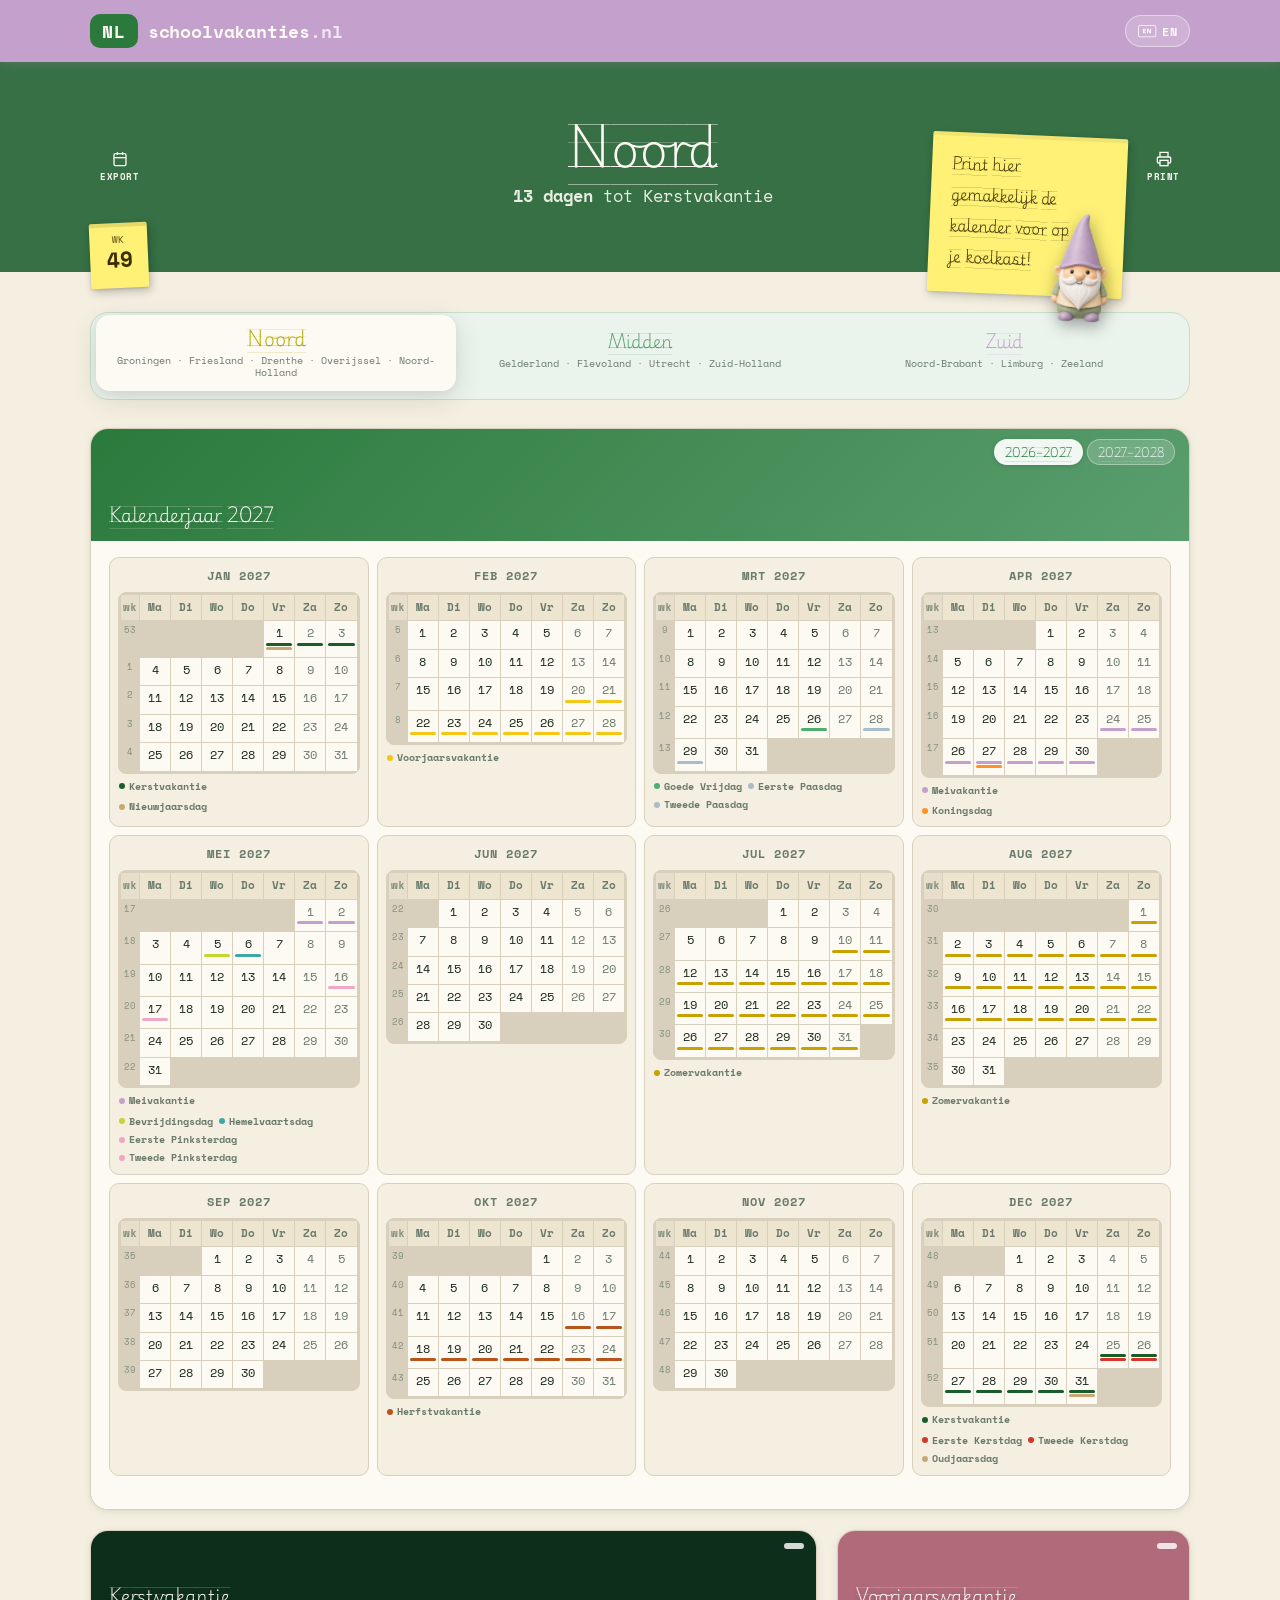
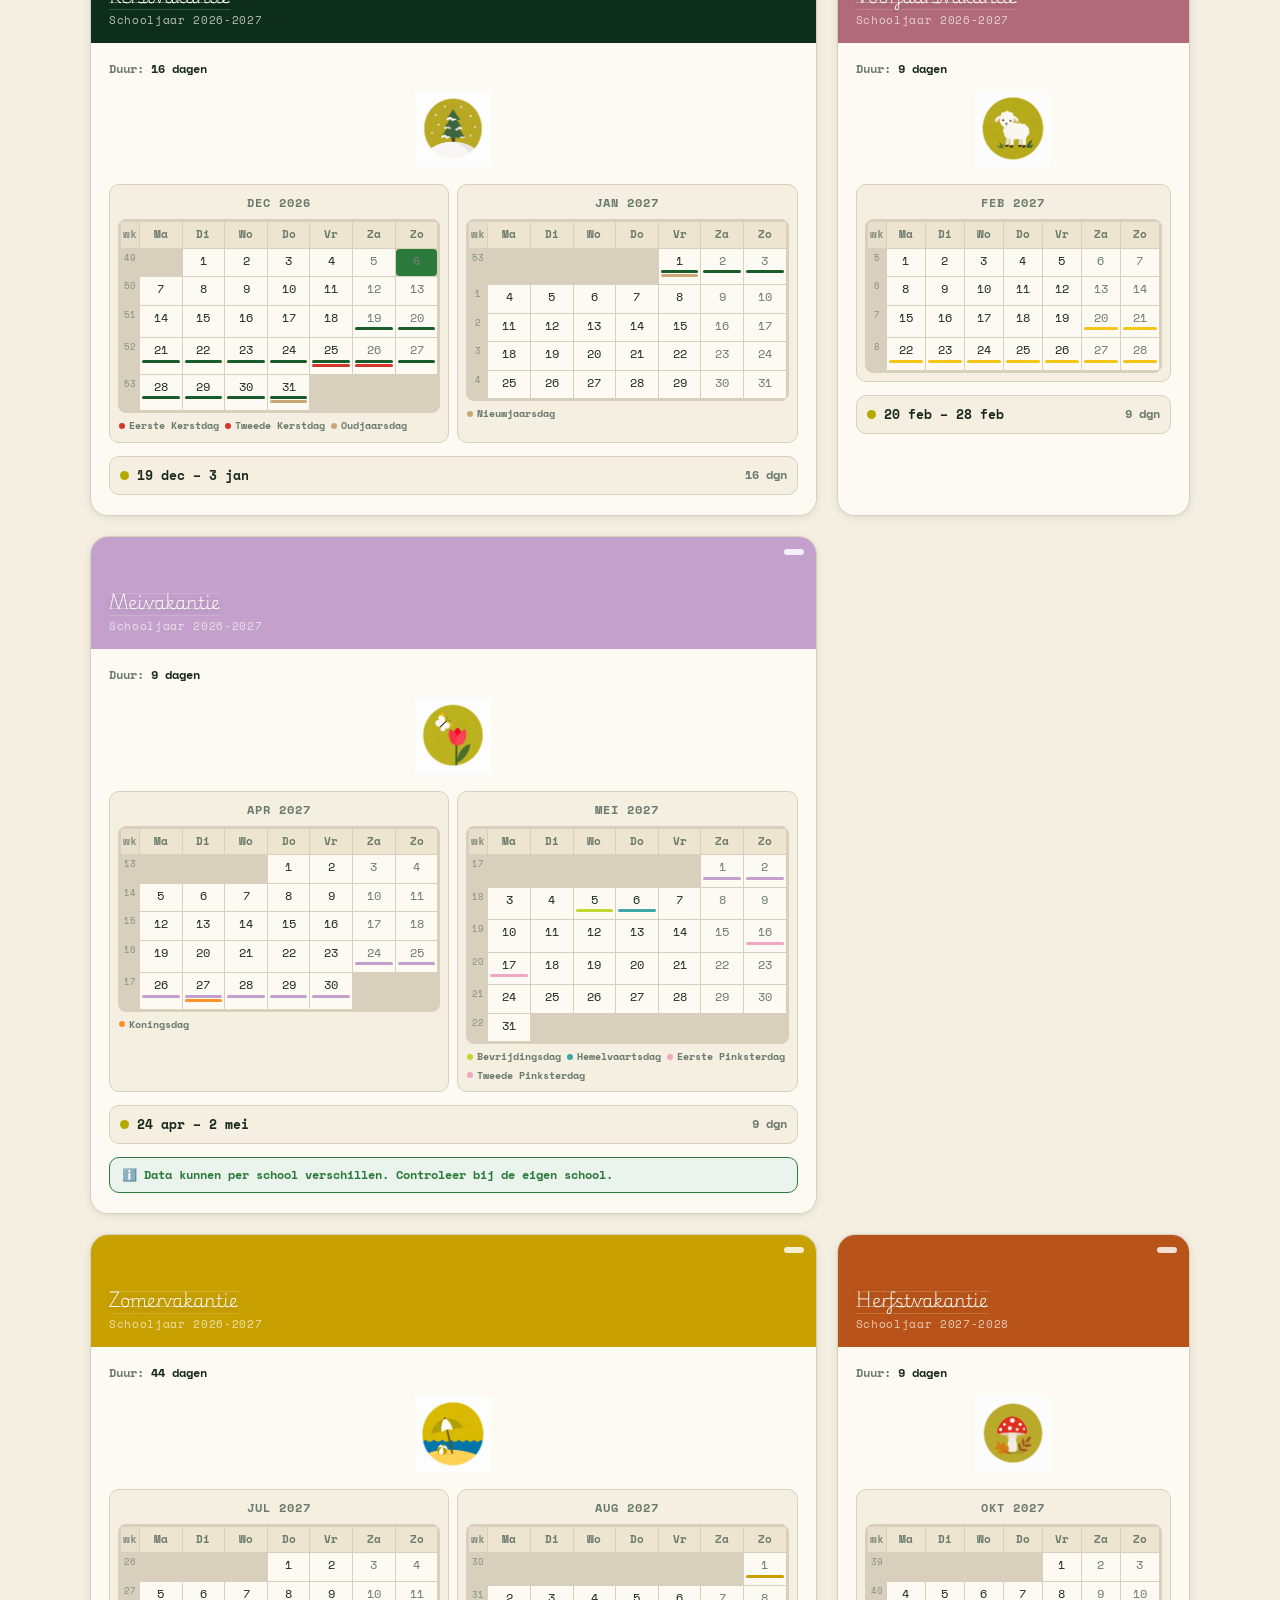
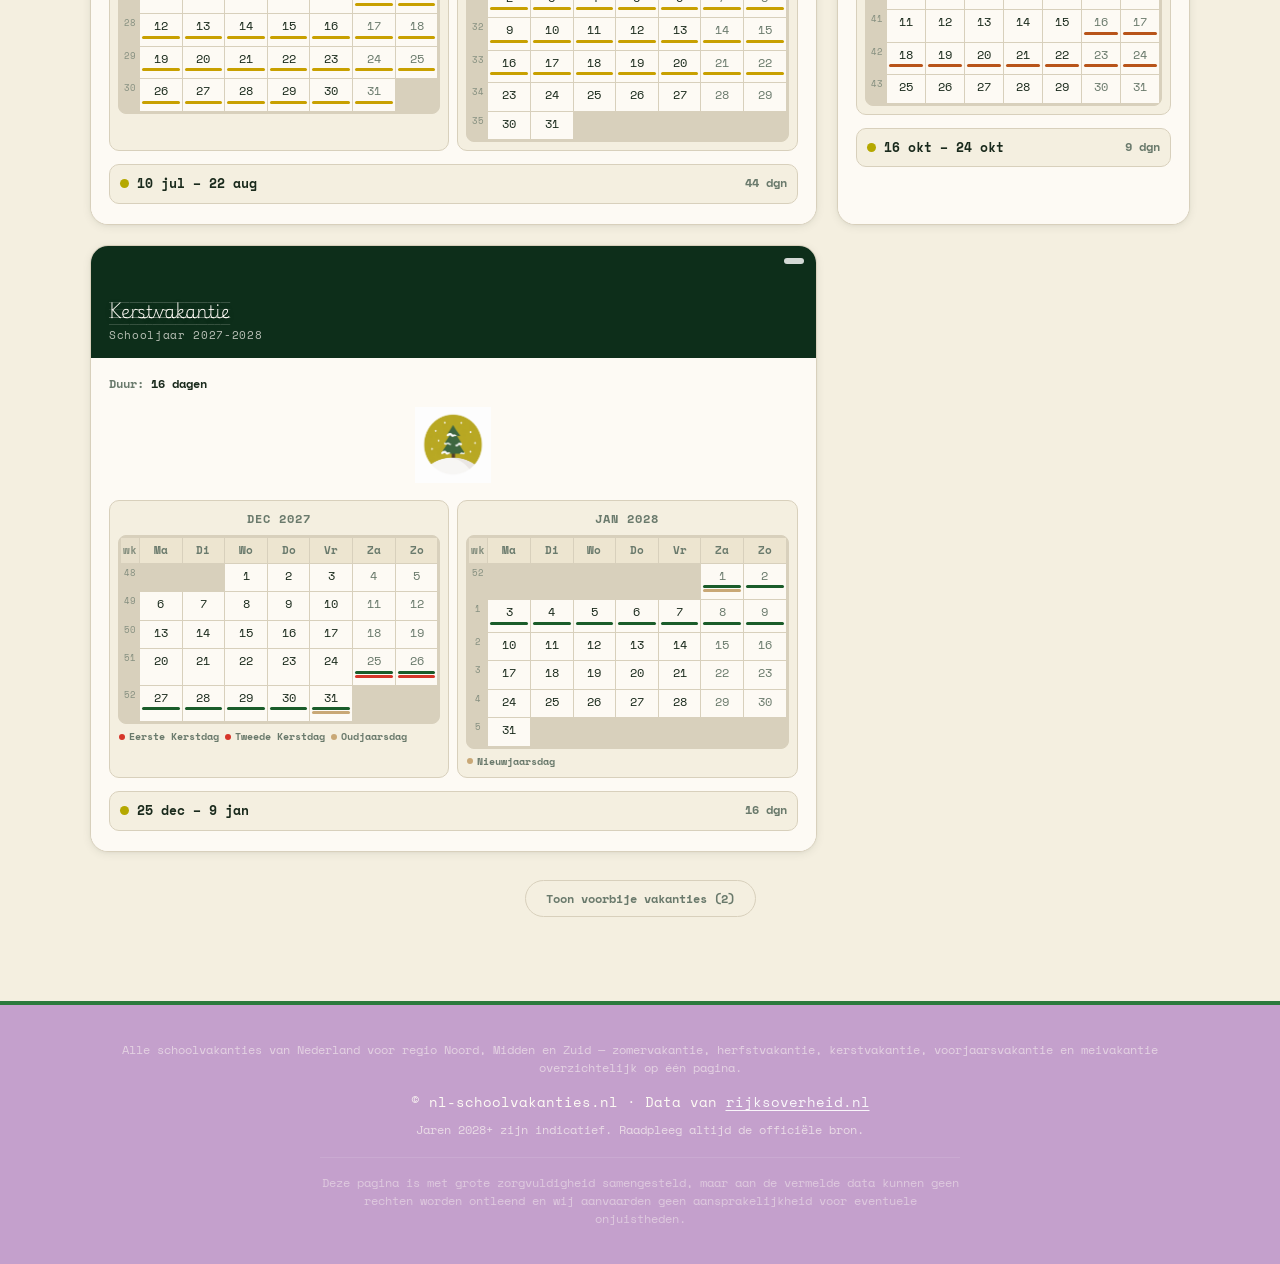
==== commit 83e2ab99: "Voeg taalicoon toe aan NL/EN wisselknop Co-Authored-By: Claude Sonnet 4.6 <noreply@anthropic.com>" ====
--- a/index.html
+++ b/index.html
@@ -52,7 +52,10 @@
             <span class="logo-mark">NL</span>
             <span class="logo-text">schoolvakanties<span class="logo-tld">.nl</span></span>
         </a>
-        <button id="btn-lang" class="btn-lang" title="Switch to English">EN</button>
+        <button id="btn-lang" class="btn-lang" title="Switch to English">
+            <img src="images/icons_seasons/IconLang.png" class="lang-icon" alt="">
+            <span id="lang-label">EN</span>
+        </button>
     </div>
 </header>
 
--- a/style.css
+++ b/style.css
@@ -94,7 +94,17 @@
 
 .logo-tld { color: rgba(255,255,255,.75); }
 
+.lang-icon {
+    width: 20px;
+    height: 20px;
+    object-fit: contain;
+    vertical-align: middle;
+}
+
 .btn-lang {
+    display: flex;
+    align-items: center;
+    gap: 5px;
     background: rgba(255,255,255,.18);
     border: 1.5px solid rgba(255,255,255,.45);
     color: var(--white);
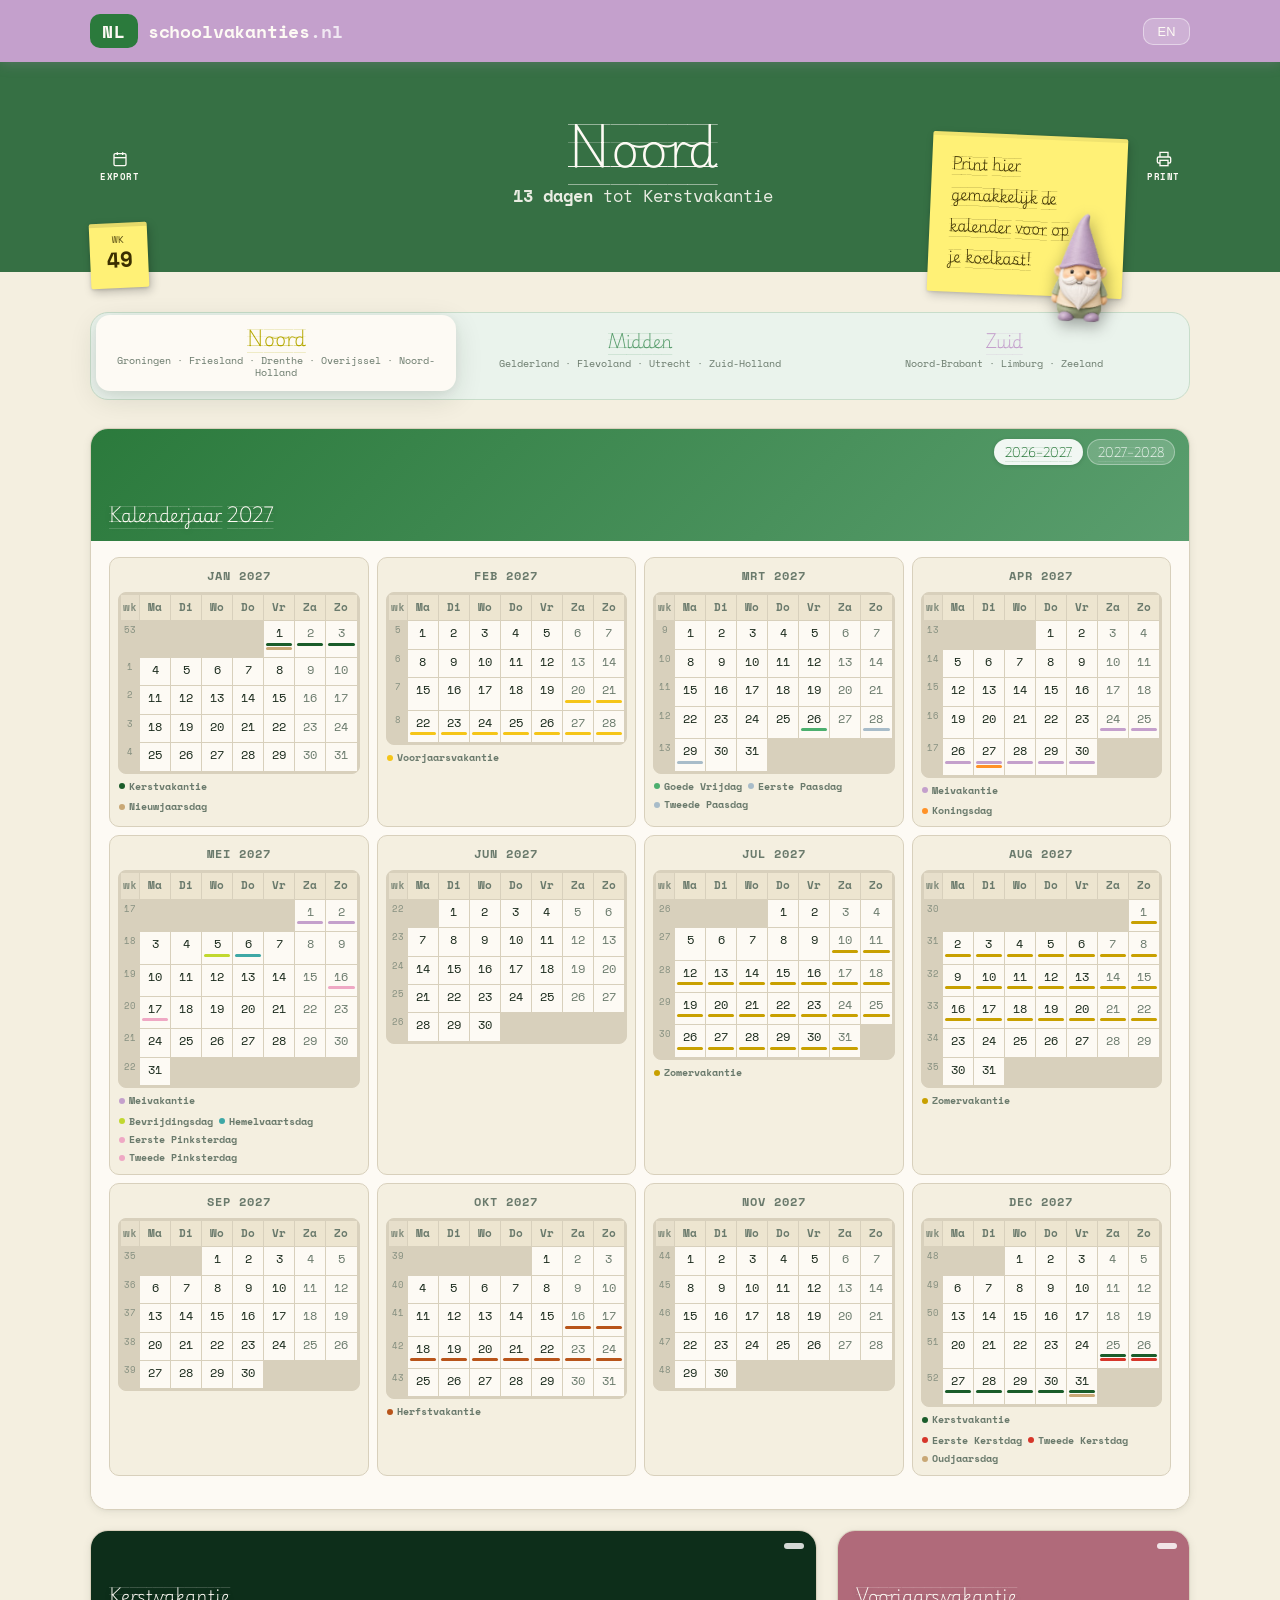
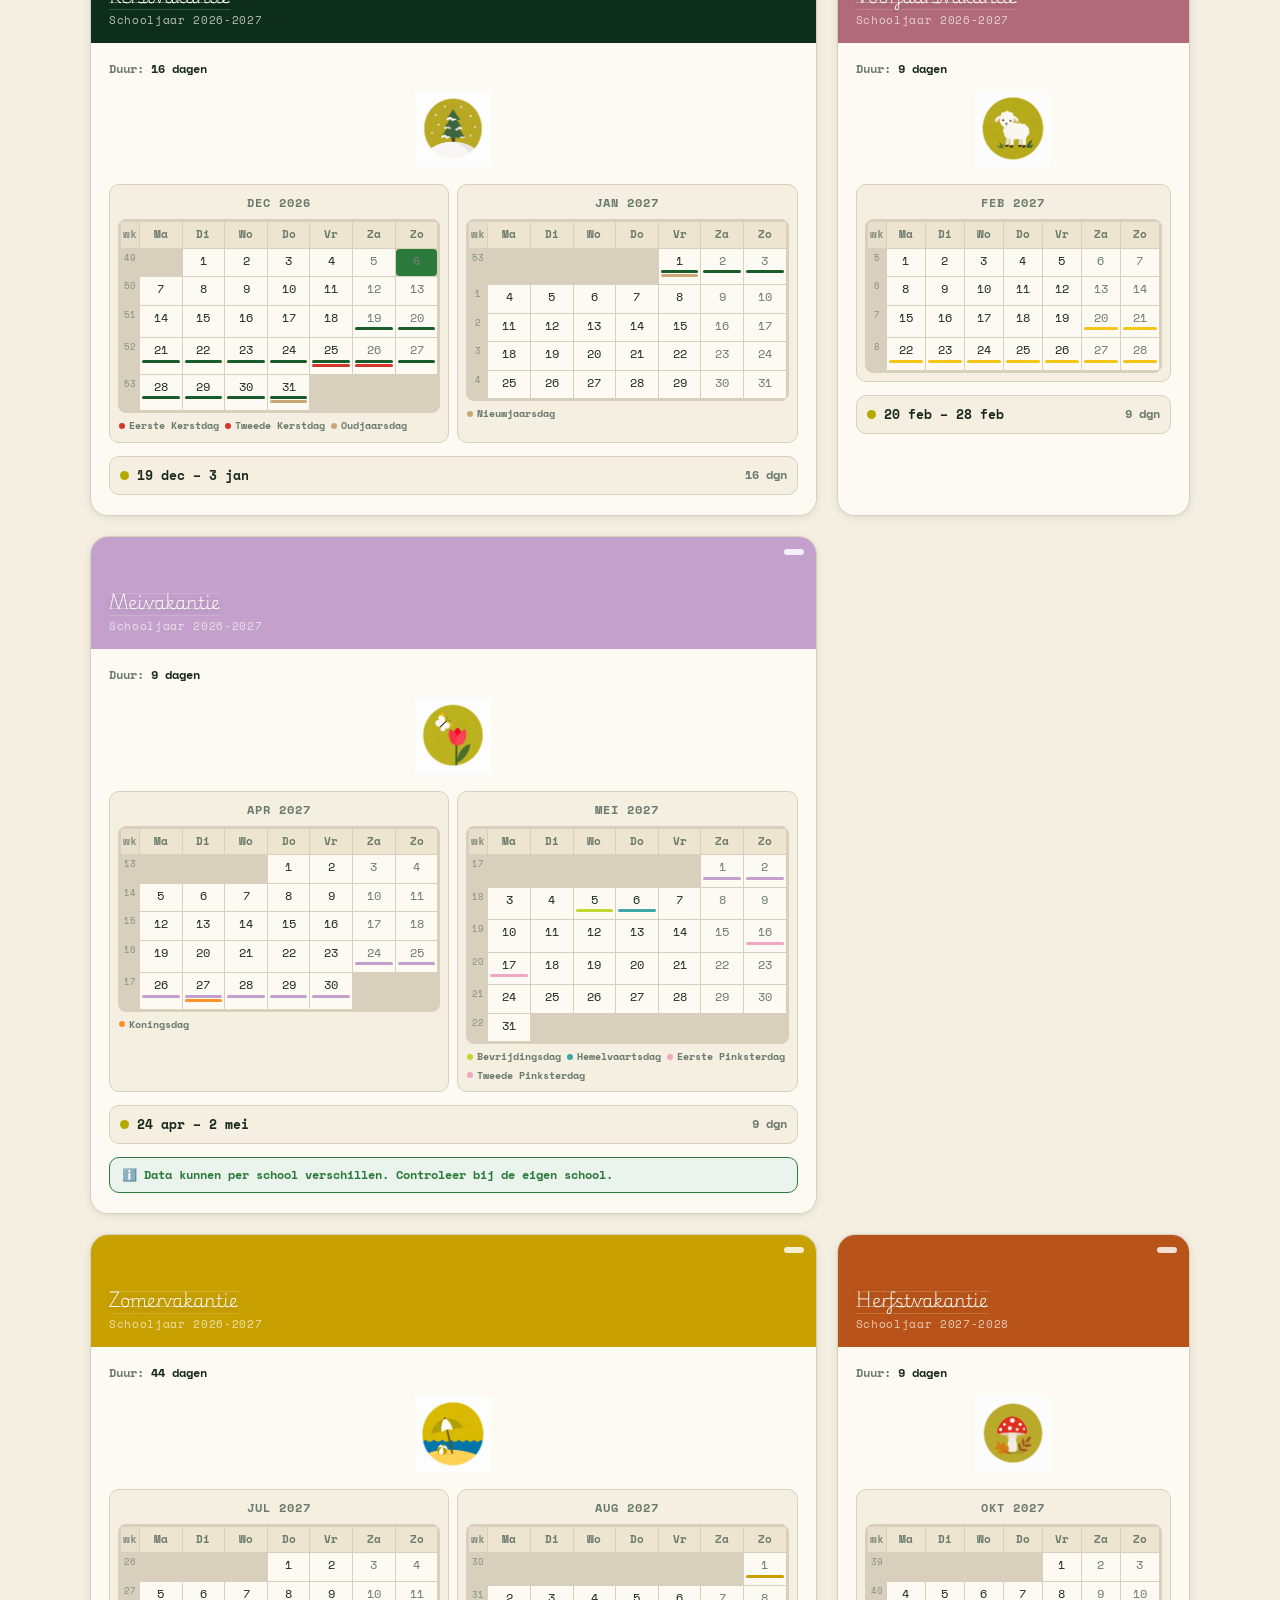
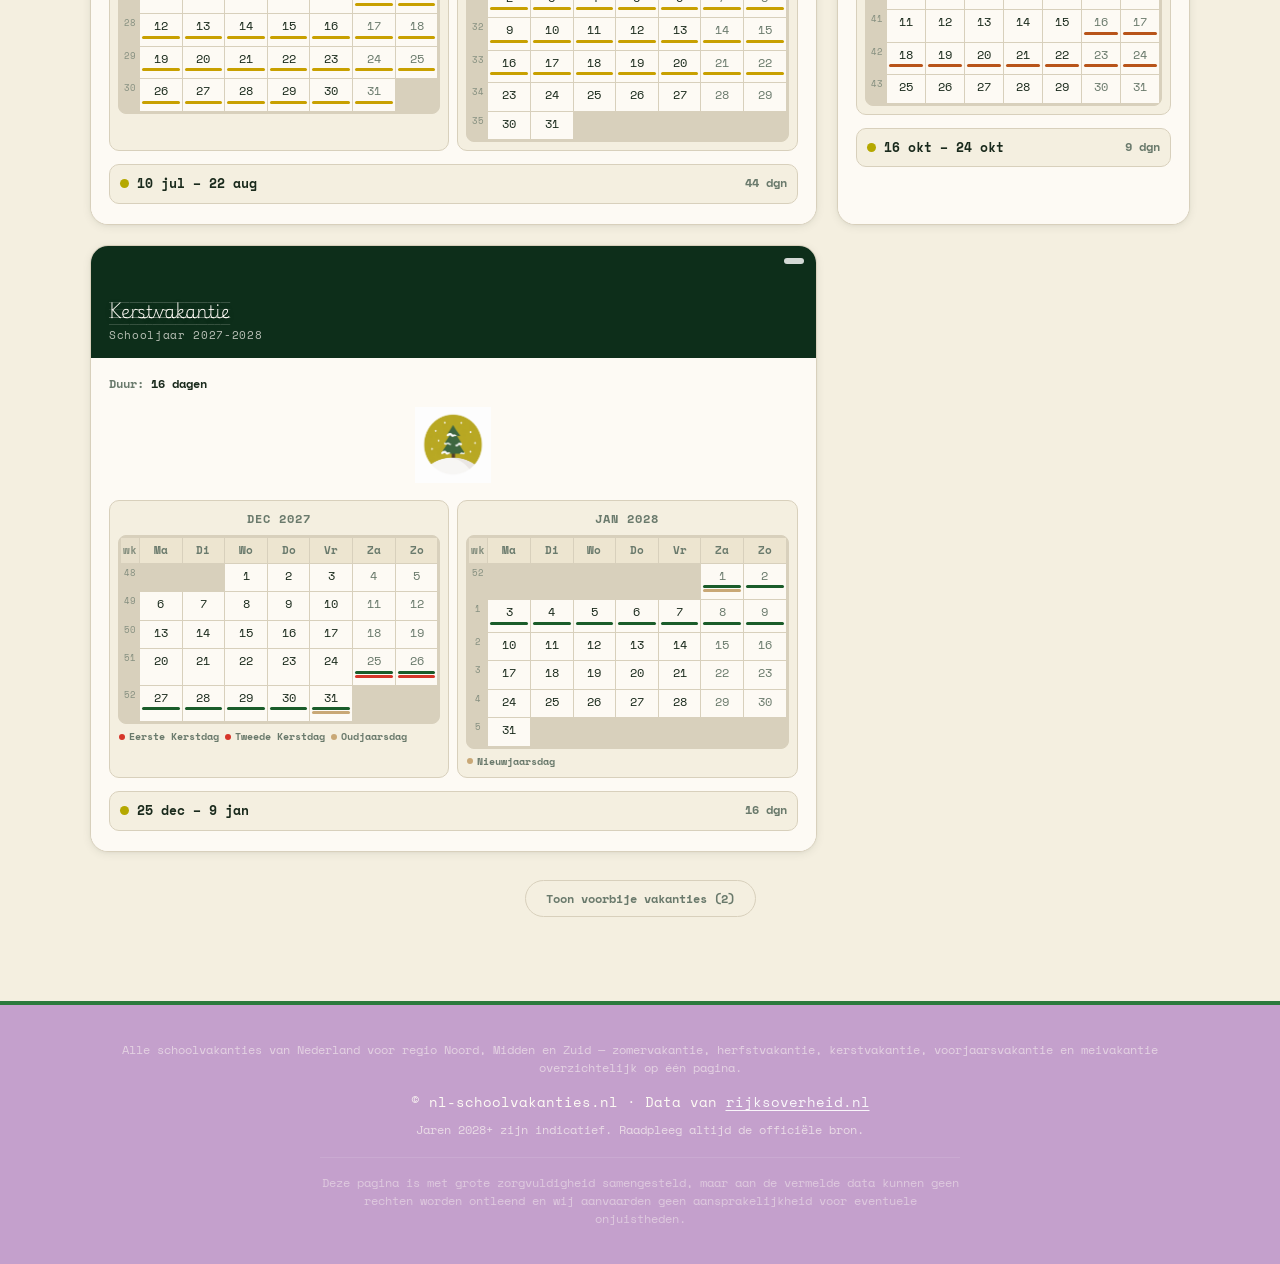
==== commit 8775d472: "Pas taalknop aan: rechthoek, sans-serif, niet bold, geen icoon Co-Authored-By: Claude Sonnet 4.6 <no" ====
--- a/index.html
+++ b/index.html
@@ -52,10 +52,7 @@
             <span class="logo-mark">NL</span>
             <span class="logo-text">schoolvakanties<span class="logo-tld">.nl</span></span>
         </a>
-        <button id="btn-lang" class="btn-lang" title="Switch to English">
-            <img src="images/icons_seasons/IconLang.png" class="lang-icon" alt="">
-            <span id="lang-label">EN</span>
-        </button>
+        <button id="btn-lang" class="btn-lang" title="Switch to English"><span id="lang-label">EN</span></button>
     </div>
 </header>
 
--- a/style.css
+++ b/style.css
@@ -94,26 +94,16 @@
 
 .logo-tld { color: rgba(255,255,255,.75); }
 
-.lang-icon {
-    width: 20px;
-    height: 20px;
-    object-fit: contain;
-    vertical-align: middle;
-}
-
 .btn-lang {
-    display: flex;
-    align-items: center;
-    gap: 5px;
     background: rgba(255,255,255,.18);
     border: 1.5px solid rgba(255,255,255,.45);
     color: var(--white);
-    font-family: var(--font-mono);
-    font-size: .75rem;
-    font-weight: 700;
-    letter-spacing: .08em;
-    padding: 5px 11px;
-    border-radius: 999px;
+    font-family: sans-serif;
+    font-size: .8rem;
+    font-weight: 400;
+    letter-spacing: .03em;
+    padding: 5px 13px;
+    border-radius: 10px;
     cursor: pointer;
     transition: background .15s, transform .1s;
     flex-shrink: 0;
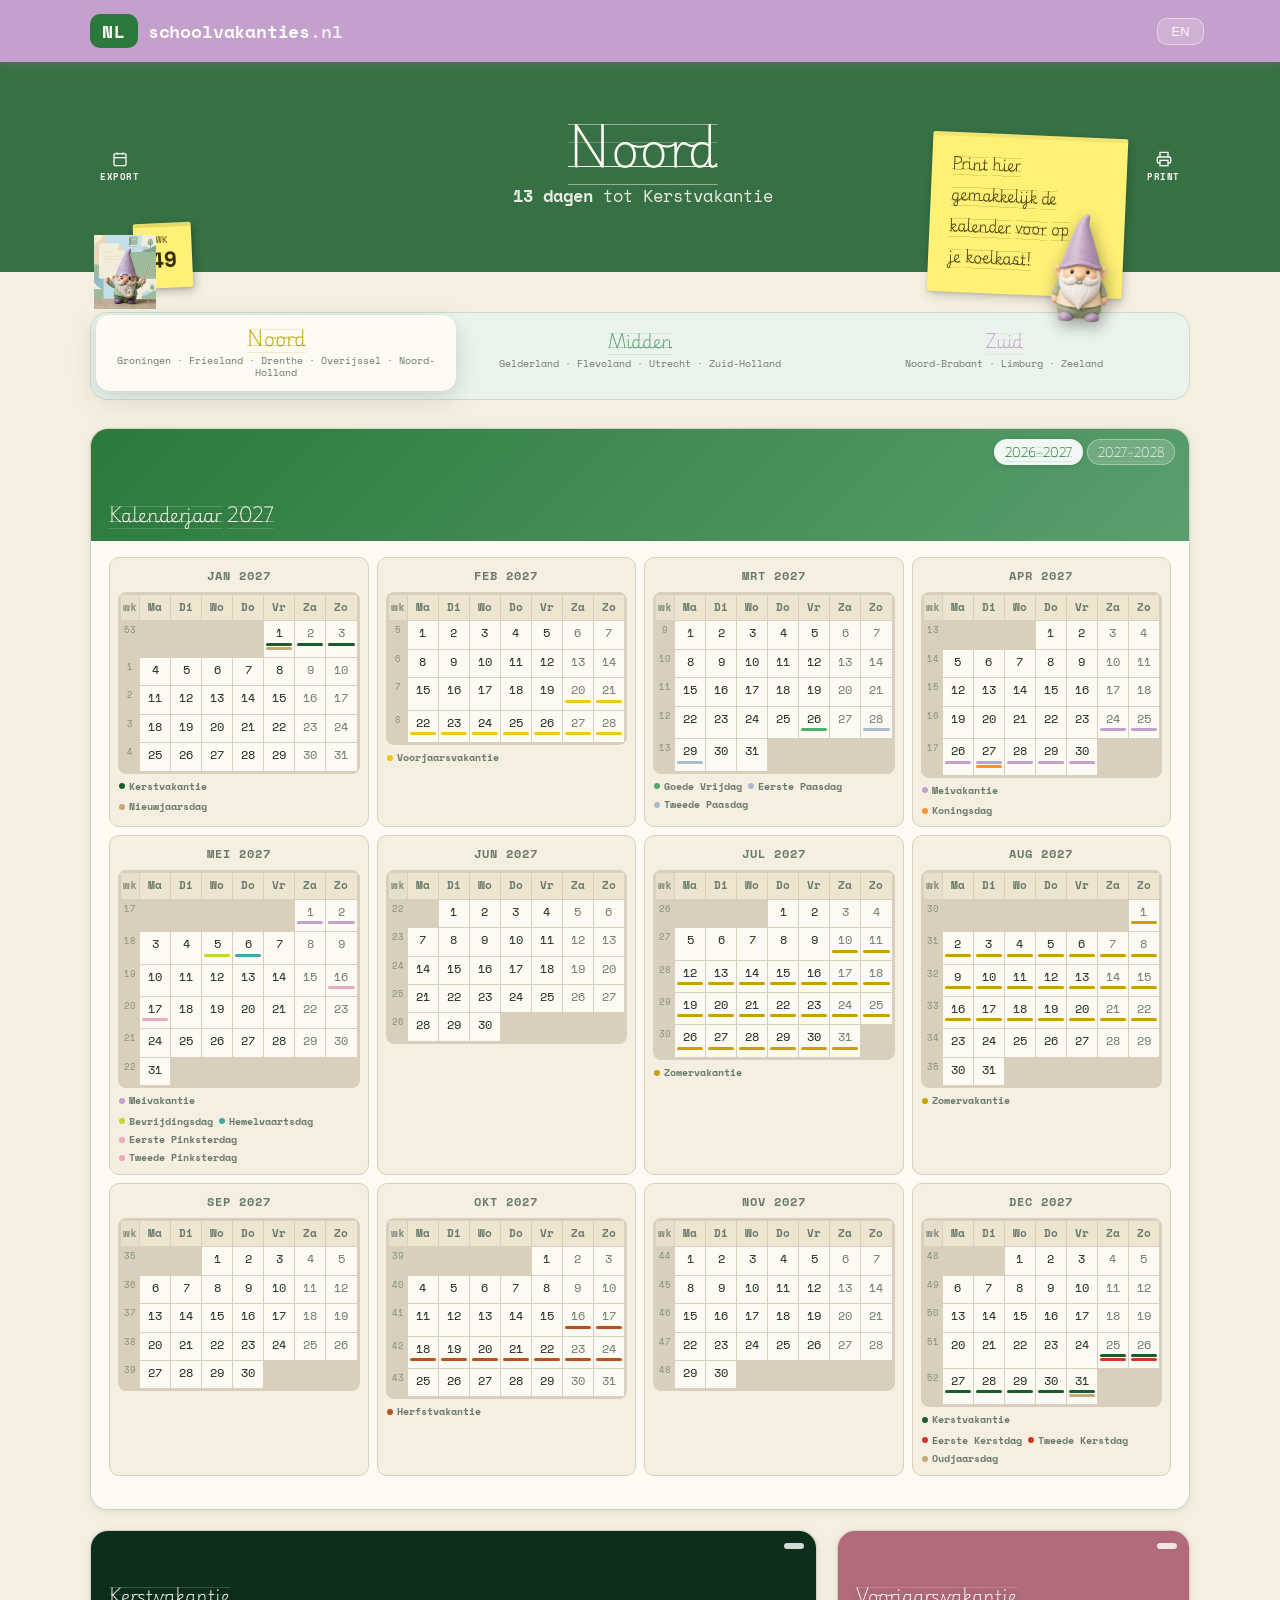
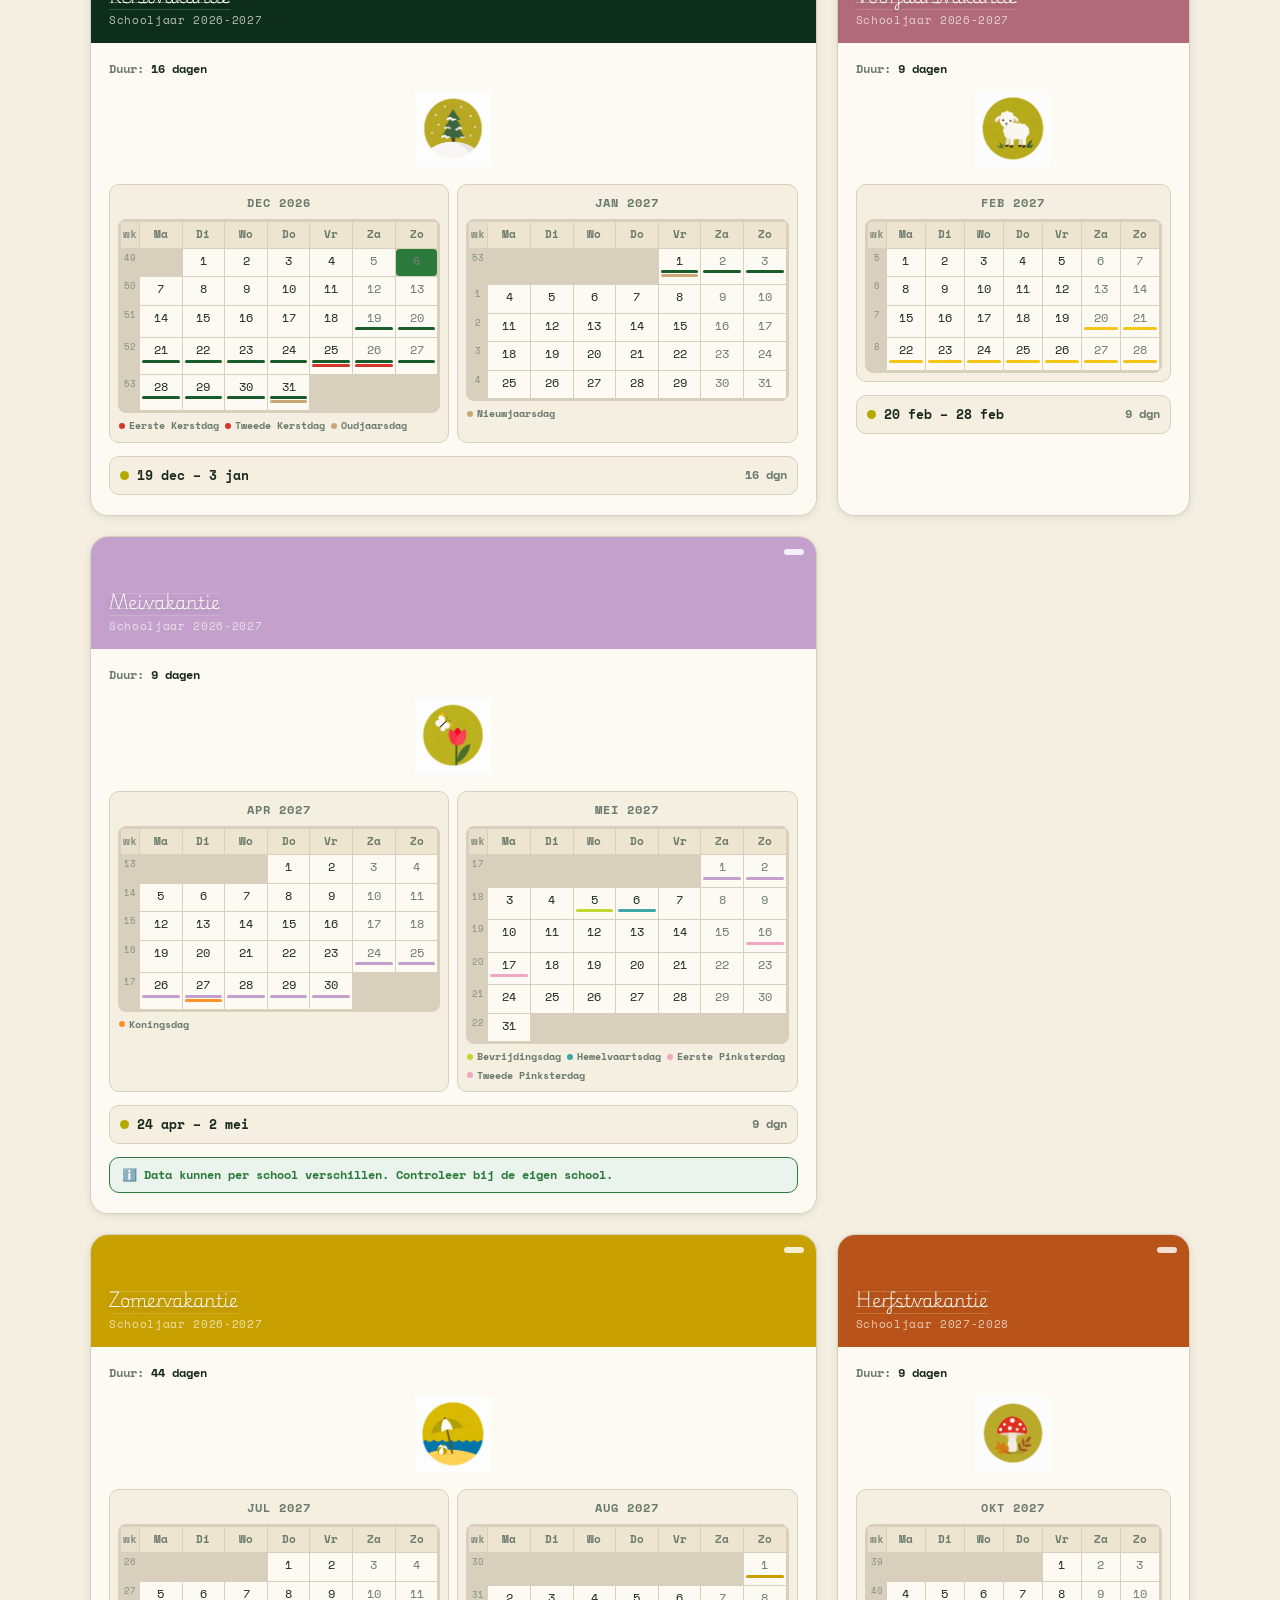
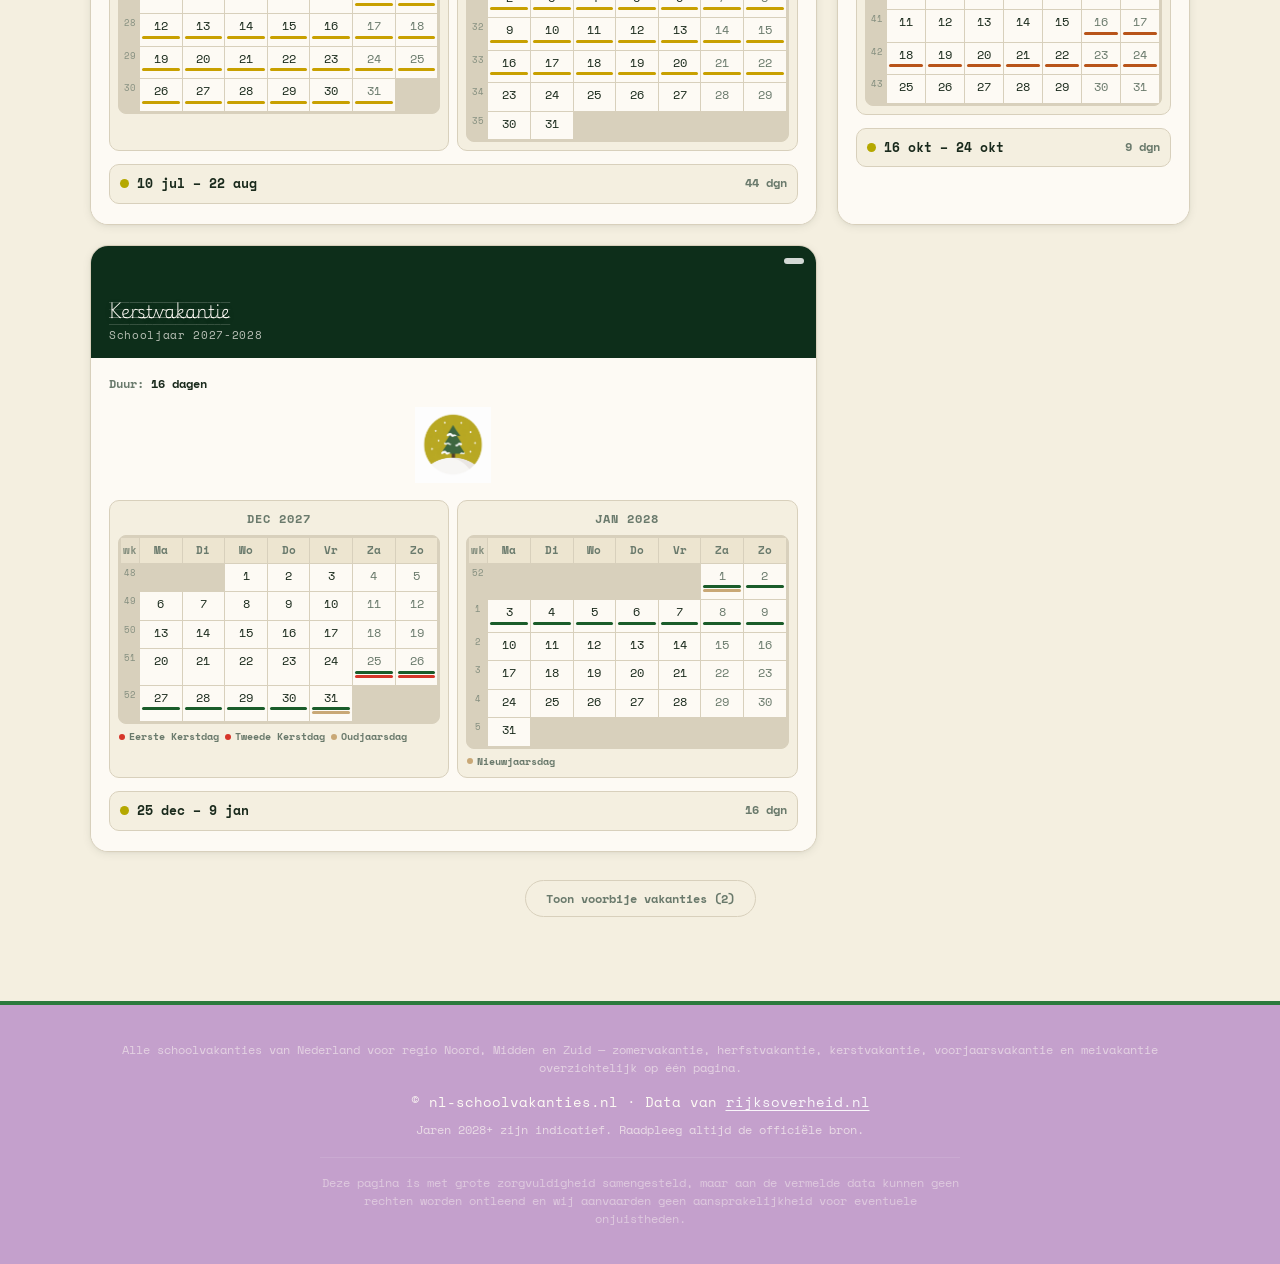
==== commit a0a59829: "Voeg gnome toe naast weeknummer post-it Co-Authored-By: Claude Sonnet 4.6 <noreply@anthropic.com>" ====
--- a/index.html
+++ b/index.html
@@ -85,6 +85,7 @@
                 <svg width="16" height="16" viewBox="0 0 24 24" fill="none" stroke="currentColor" stroke-width="2"><rect x="3" y="4" width="18" height="18" rx="2"/><line x1="16" y1="2" x2="16" y2="6"/><line x1="8" y1="2" x2="8" y2="6"/><line x1="3" y1="10" x2="21" y2="10"/></svg>
                 <span>Export</span>
             </button>
+            <img src="images/icons_seasons/GnomeStick.png" class="postit-gnome-figure no-print" alt="">
             <div class="postit-wk no-print" id="postit-wk"></div>
         </div>
 
--- a/style.css
+++ b/style.css
@@ -107,6 +107,7 @@
     cursor: pointer;
     transition: background .15s, transform .1s;
     flex-shrink: 0;
+    margin-right: -14px;
 }
 .btn-lang:hover  { background: rgba(255,255,255,.30); transform: translateY(-1px); }
 .btn-lang:active { transform: scale(0.96); }
@@ -181,9 +182,18 @@
     border-radius: 2px 2px 0 0;
 }
 
+.postit-gnome-figure {
+    position: absolute;
+    bottom: -118px;
+    left: 4px;
+    width: 62px;
+    z-index: 152;
+    pointer-events: none;
+}
+
 .postit-wk {
     position: absolute;
-    left: 0;
+    left: 44px;
     bottom: -96px;
     transform: rotate(-2.5deg);
     width: 58px;
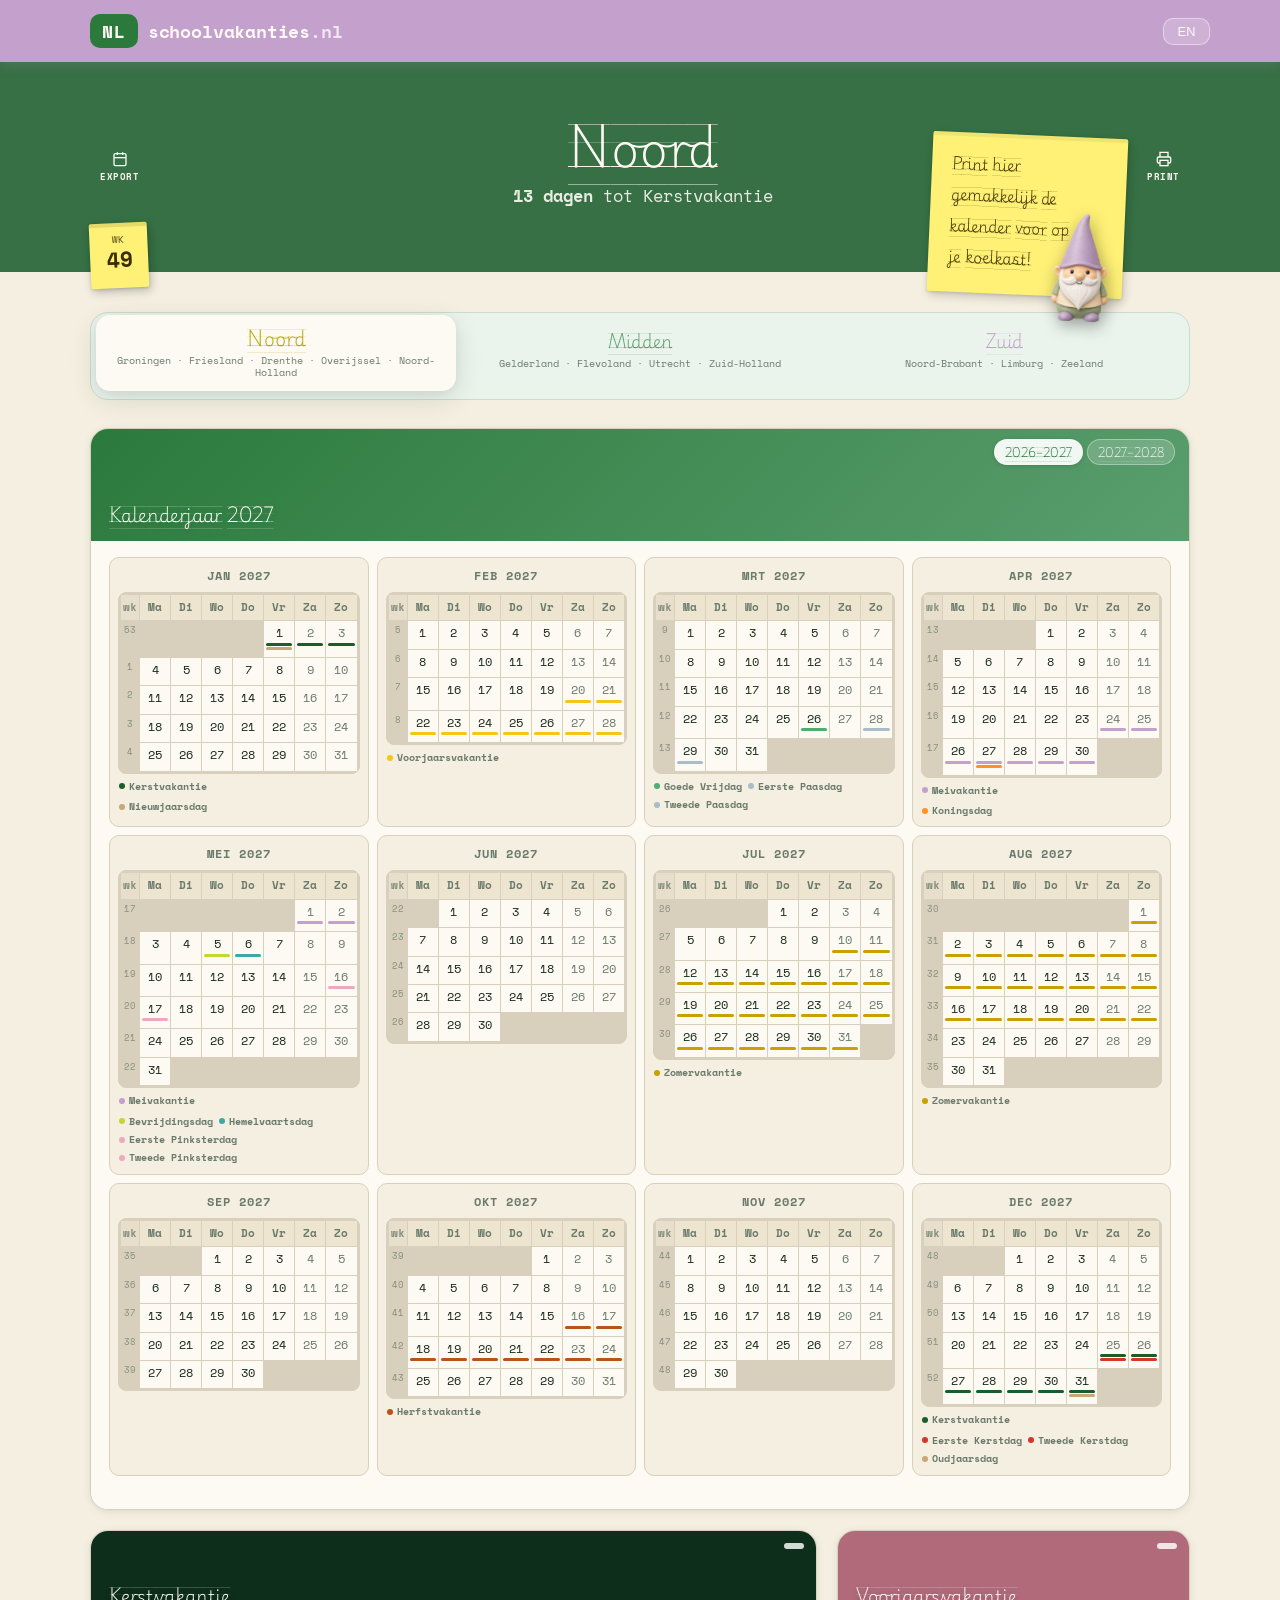
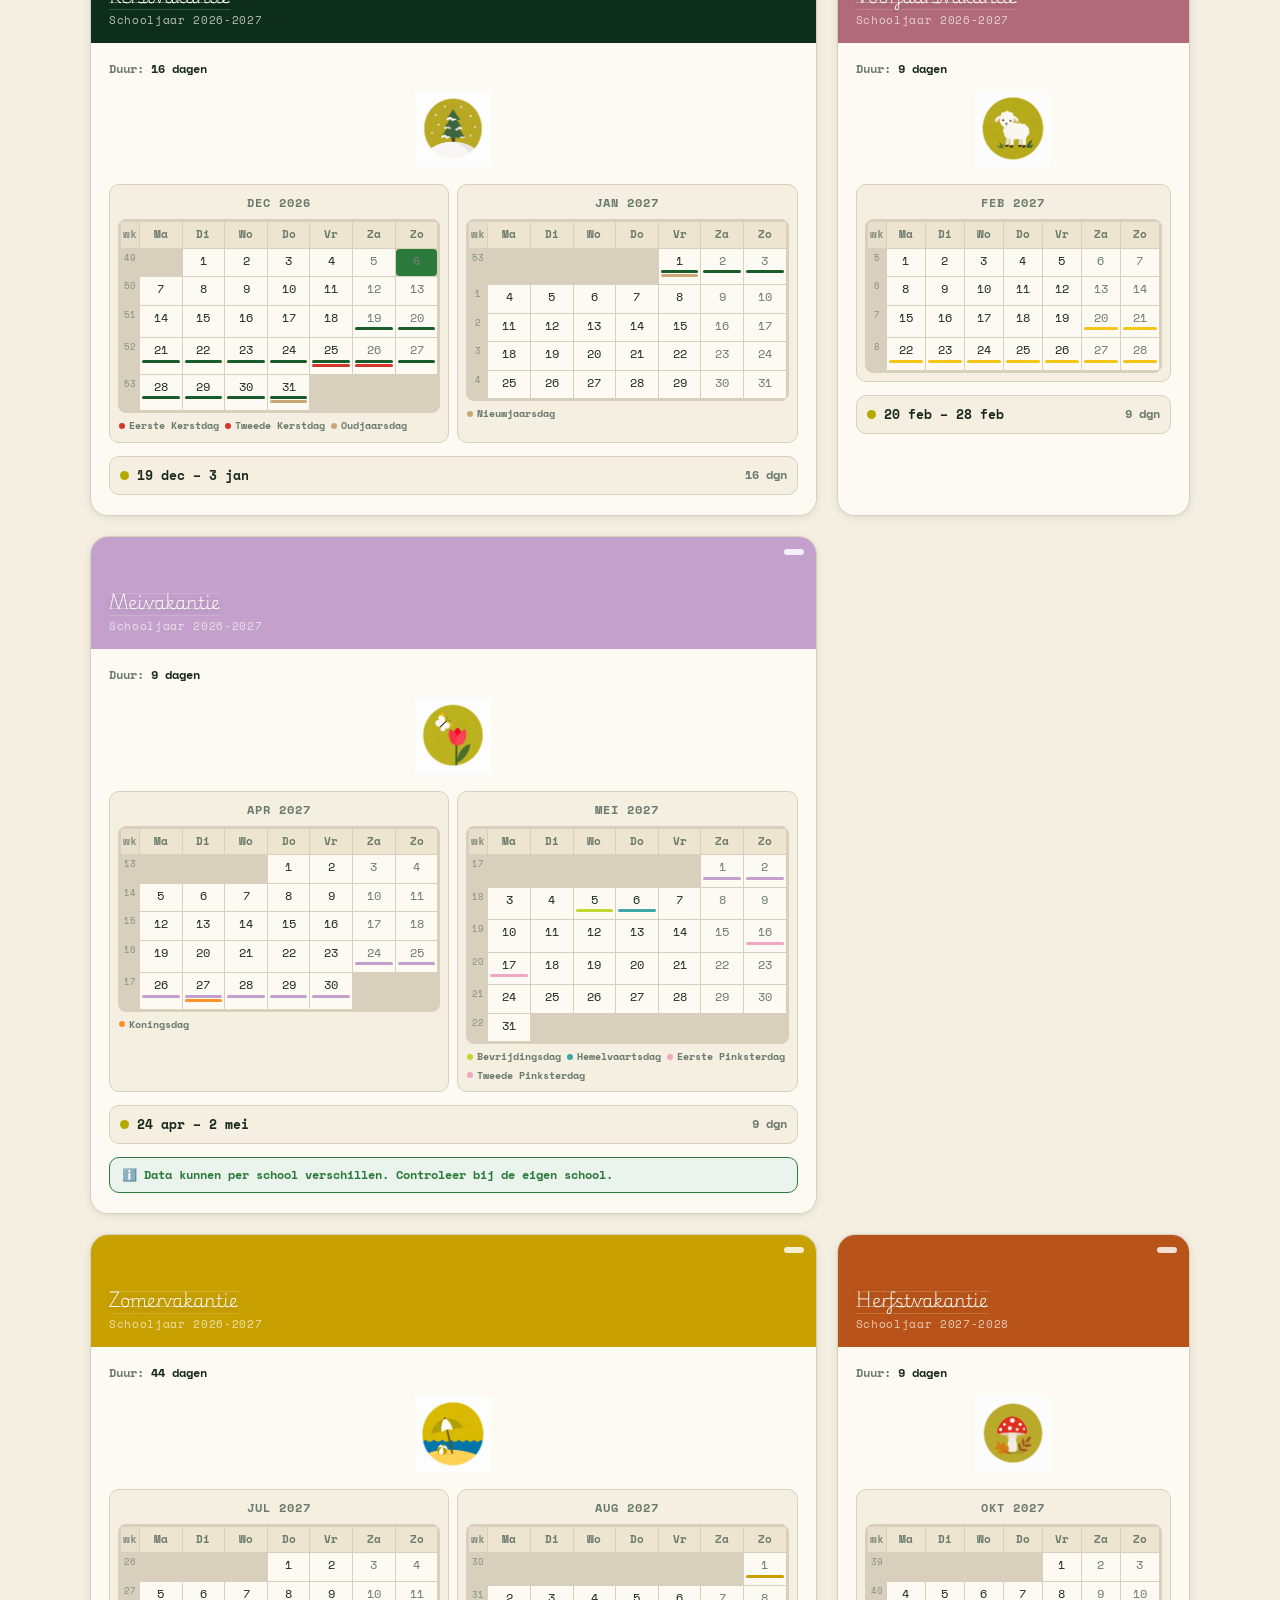
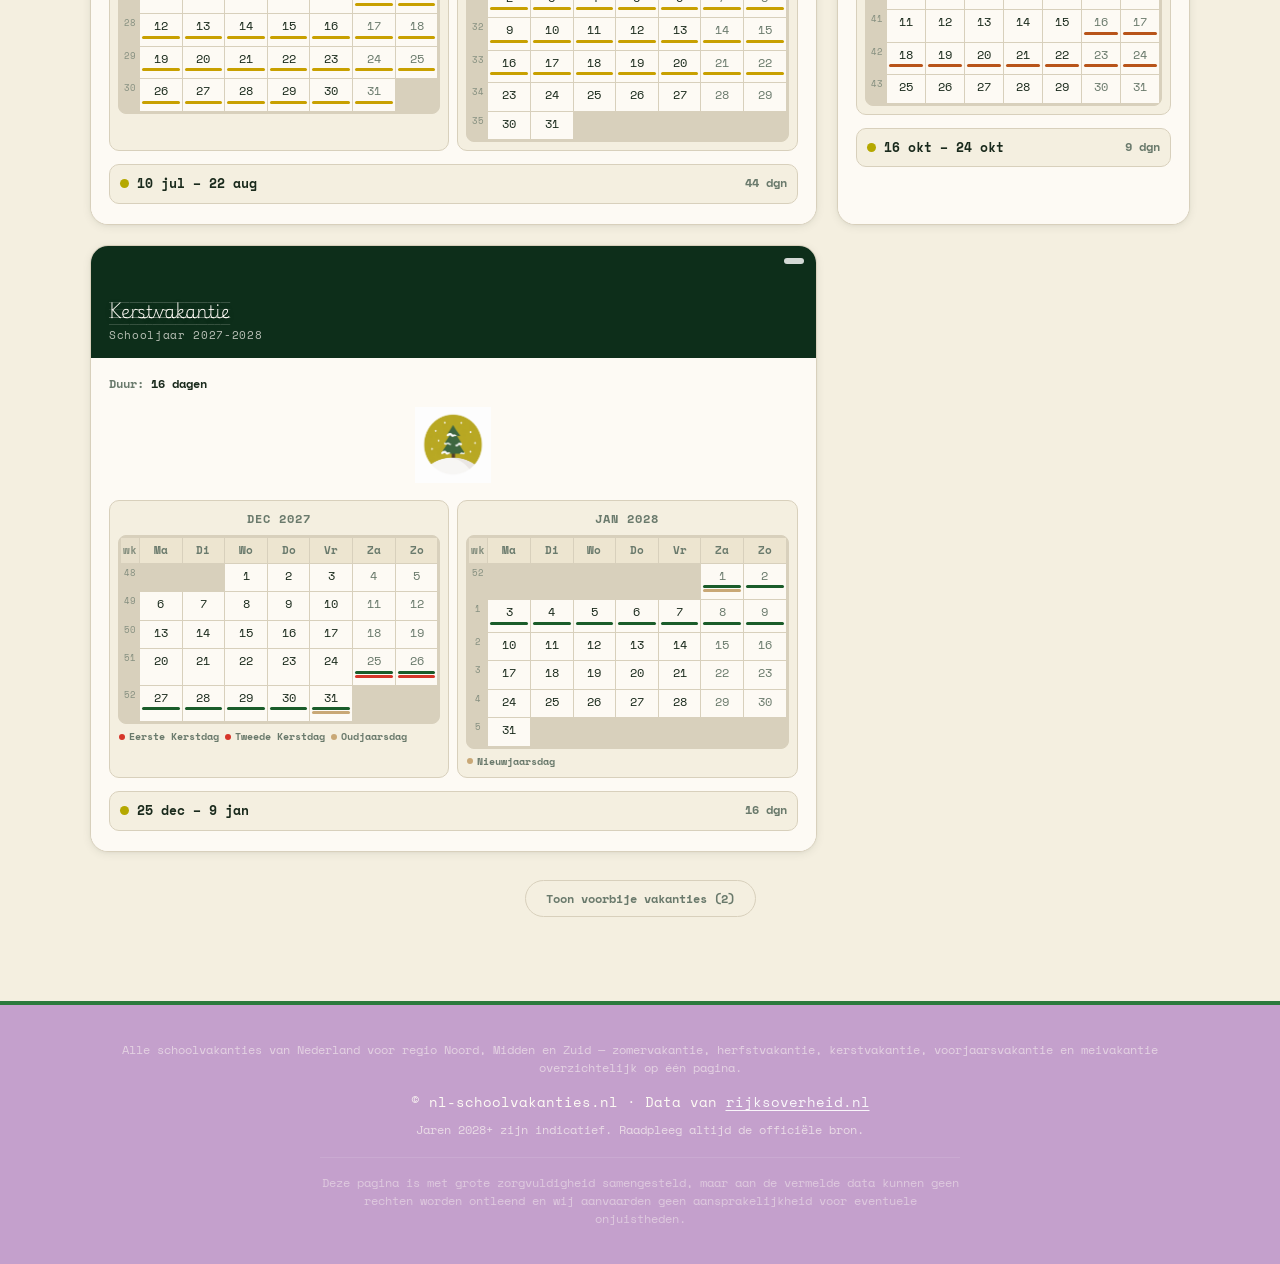
==== commit 5a0409b2: "Verwijder gnoom naast post-it, herstel originele weeknummer grootte Co-Authored-By: Claude Sonnet 4." ====
--- a/index.html
+++ b/index.html
@@ -85,7 +85,6 @@
                 <svg width="16" height="16" viewBox="0 0 24 24" fill="none" stroke="currentColor" stroke-width="2"><rect x="3" y="4" width="18" height="18" rx="2"/><line x1="16" y1="2" x2="16" y2="6"/><line x1="8" y1="2" x2="8" y2="6"/><line x1="3" y1="10" x2="21" y2="10"/></svg>
                 <span>Export</span>
             </button>
-            <img src="images/icons_seasons/GnomeStick.png" class="postit-gnome-figure no-print" alt="">
             <div class="postit-wk no-print" id="postit-wk"></div>
         </div>
 
--- a/style.css
+++ b/style.css
@@ -107,7 +107,7 @@
     cursor: pointer;
     transition: background .15s, transform .1s;
     flex-shrink: 0;
-    margin-right: -14px;
+    margin-right: -20px;
 }
 .btn-lang:hover  { background: rgba(255,255,255,.30); transform: translateY(-1px); }
 .btn-lang:active { transform: scale(0.96); }
@@ -182,18 +182,9 @@
     border-radius: 2px 2px 0 0;
 }
 
-.postit-gnome-figure {
-    position: absolute;
-    bottom: -118px;
-    left: 4px;
-    width: 62px;
-    z-index: 152;
-    pointer-events: none;
-}
-
 .postit-wk {
     position: absolute;
-    left: 44px;
+    left: 0;
     bottom: -96px;
     transform: rotate(-2.5deg);
     width: 58px;
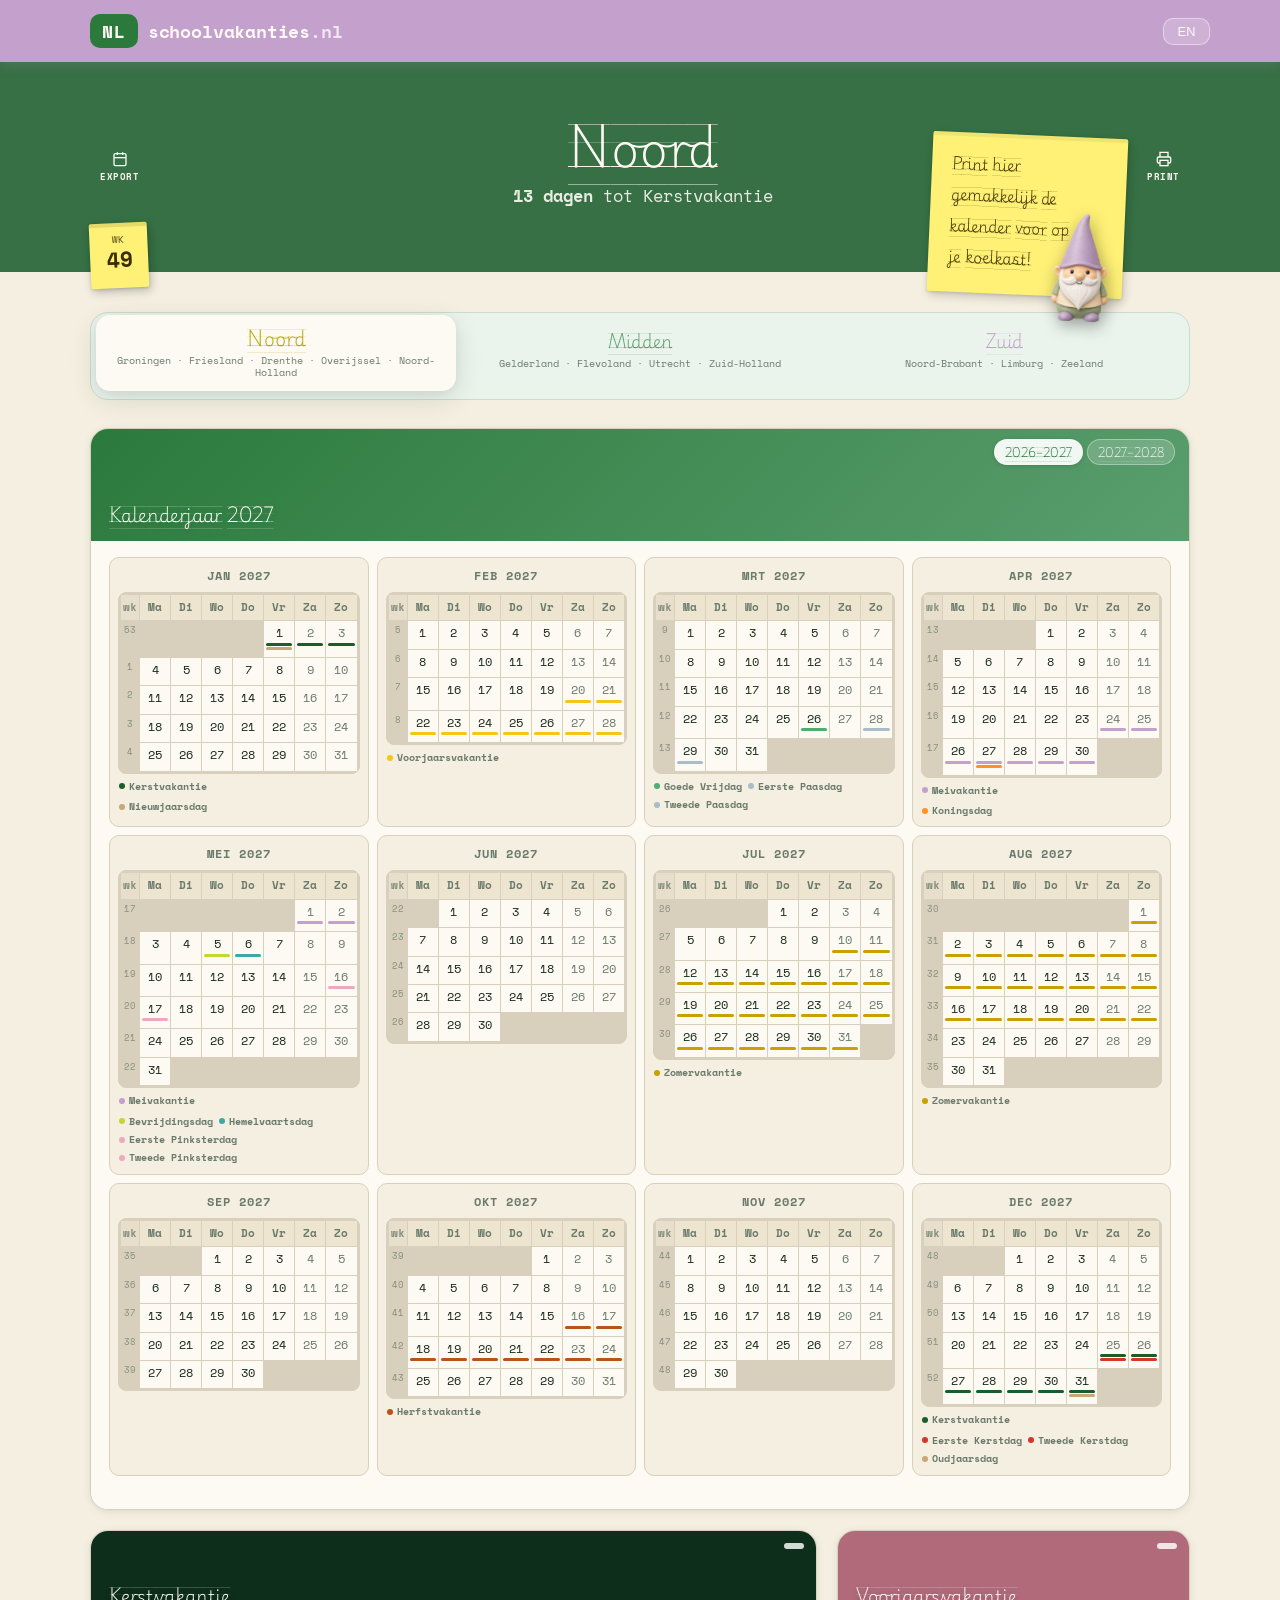
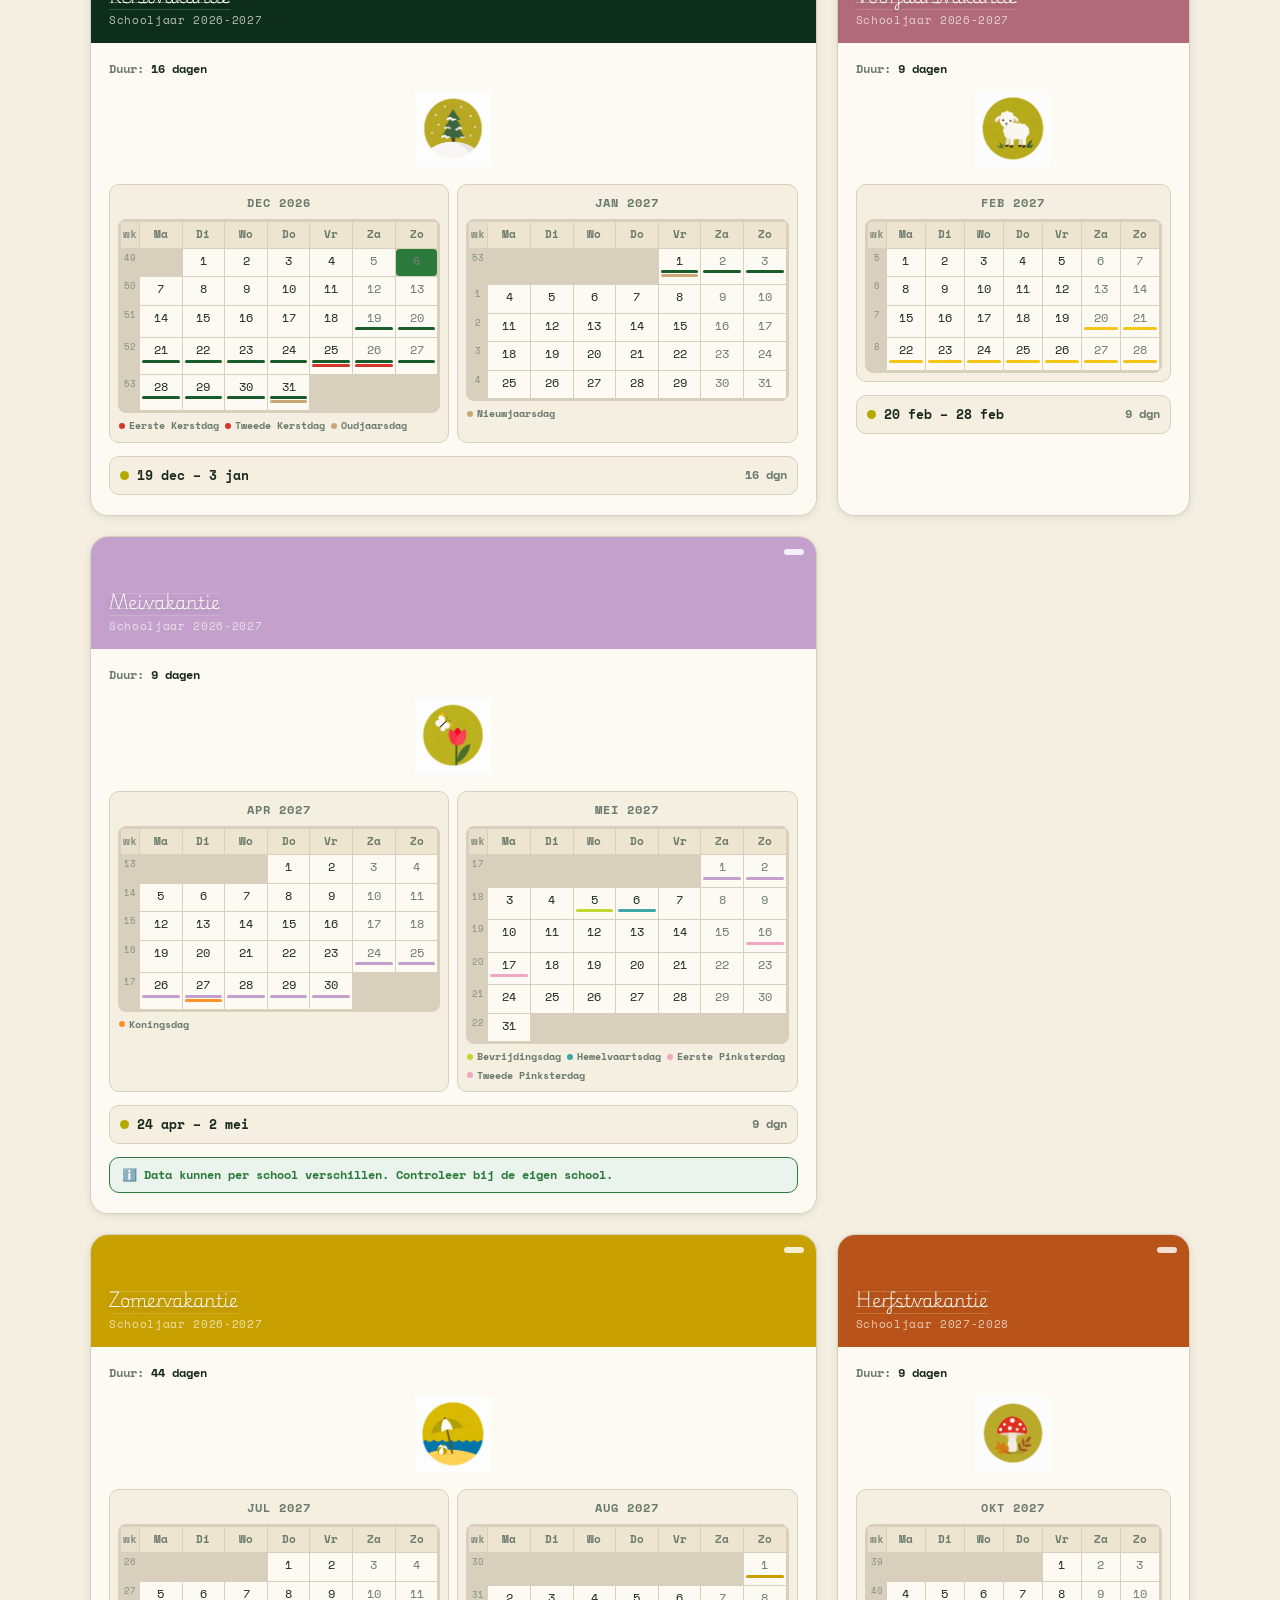
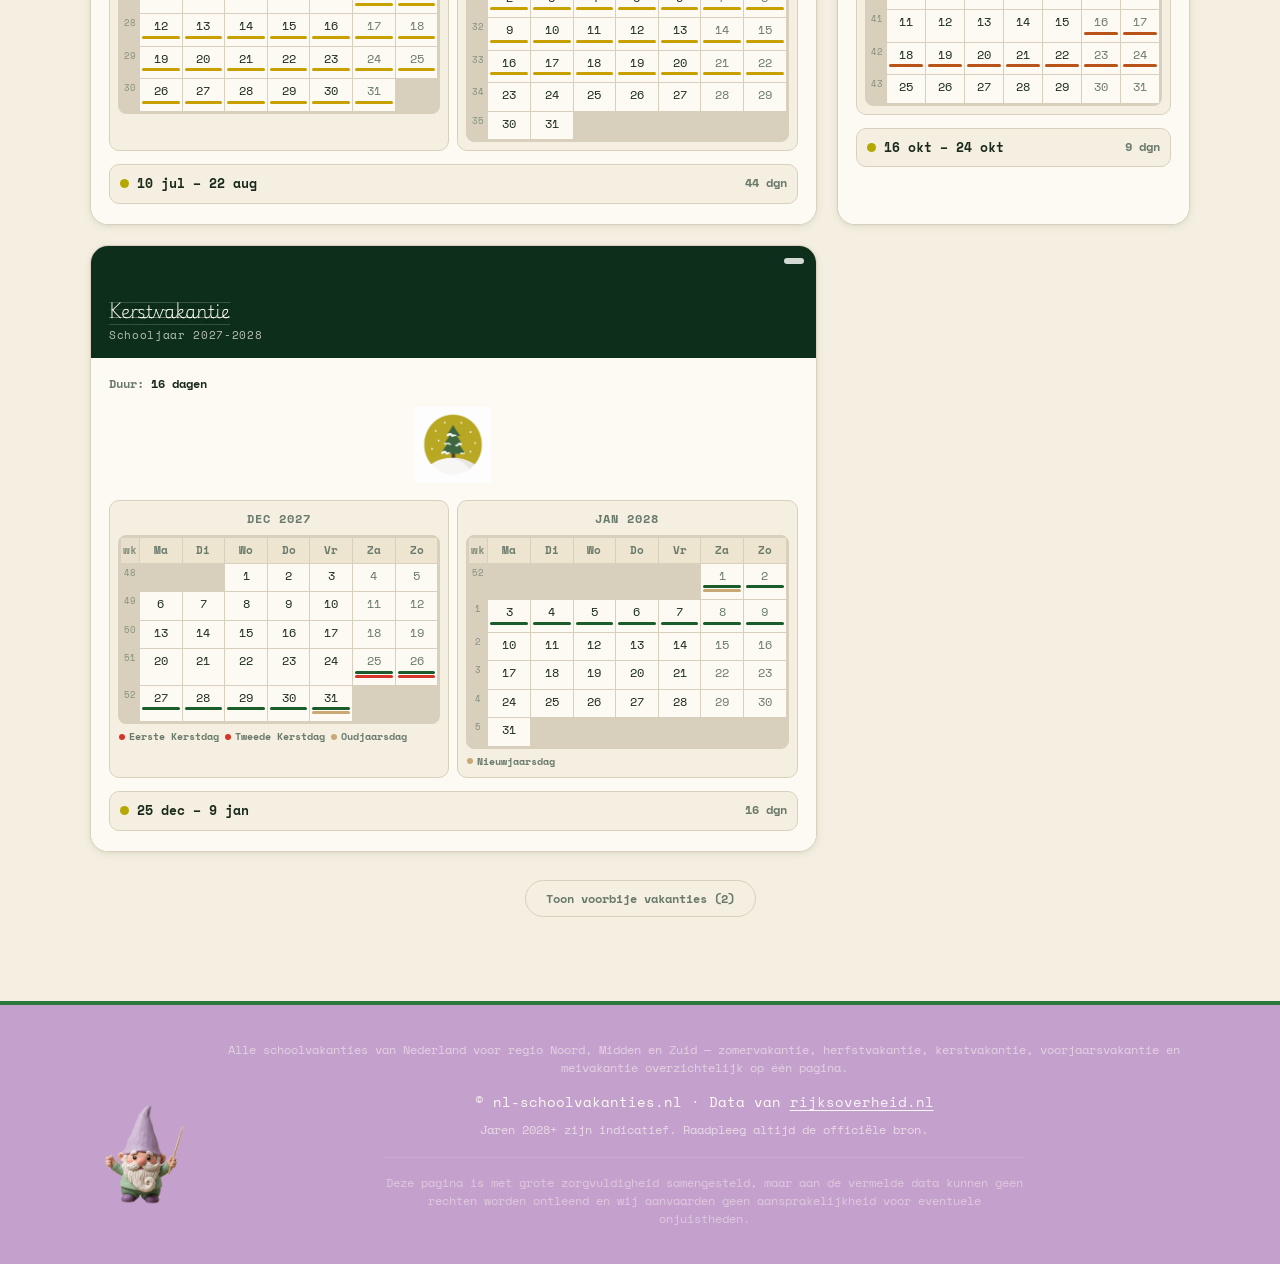
==== commit 2767d741: "Voeg kabouter toe aan footer links van de tekst Co-Authored-By: Claude Sonnet 4.6 <noreply@anthropic" ====
--- a/index.html
+++ b/index.html
@@ -147,11 +147,14 @@
 
 <!-- ── Footer ─────────────────────────────────────── -->
 <footer class="footer no-print">
-    <div class="container">
+    <div class="container footer-inner">
+        <img src="images/icons_seasons/GnomeFooter.png" class="footer-gnome" alt="">
+        <div class="footer-text">
         <p class="footer-seo">Alle schoolvakanties van Nederland voor regio Noord, Midden en Zuid — zomervakantie, herfstvakantie, kerstvakantie, voorjaarsvakantie en meivakantie overzichtelijk op één pagina.</p>
         <p>© nl-schoolvakanties.nl · Data van <a href="https://www.rijksoverheid.nl/onderwerpen/schoolvakanties" target="_blank" rel="noopener">rijksoverheid.nl</a></p>
         <p class="footer-sub">Jaren 2028+ zijn indicatief. Raadpleeg altijd de officiële bron.</p>
         <p class="footer-disclaimer">Deze pagina is met grote zorgvuldigheid samengesteld, maar aan de vermelde data kunnen geen rechten worden ontleend en wij aanvaarden geen aansprakelijkheid voor eventuele onjuistheden.</p>
+        </div>
     </div>
 </footer>
 
--- a/style.css
+++ b/style.css
@@ -1198,6 +1198,12 @@
     font-weight: 500;
 }
 
+.footer-inner { display: flex; align-items: flex-end; gap: 20px; }
+
+.footer-gnome { height: 130px; width: auto; flex-shrink: 0; display: block; }
+
+.footer-text { flex: 1; text-align: center; }
+
 .footer a { color: rgba(255,255,255,.90); text-underline-offset: 3px; }
 
 .footer-sub { font-size: 0.76rem; opacity: 0.65; margin-top: 6px; }
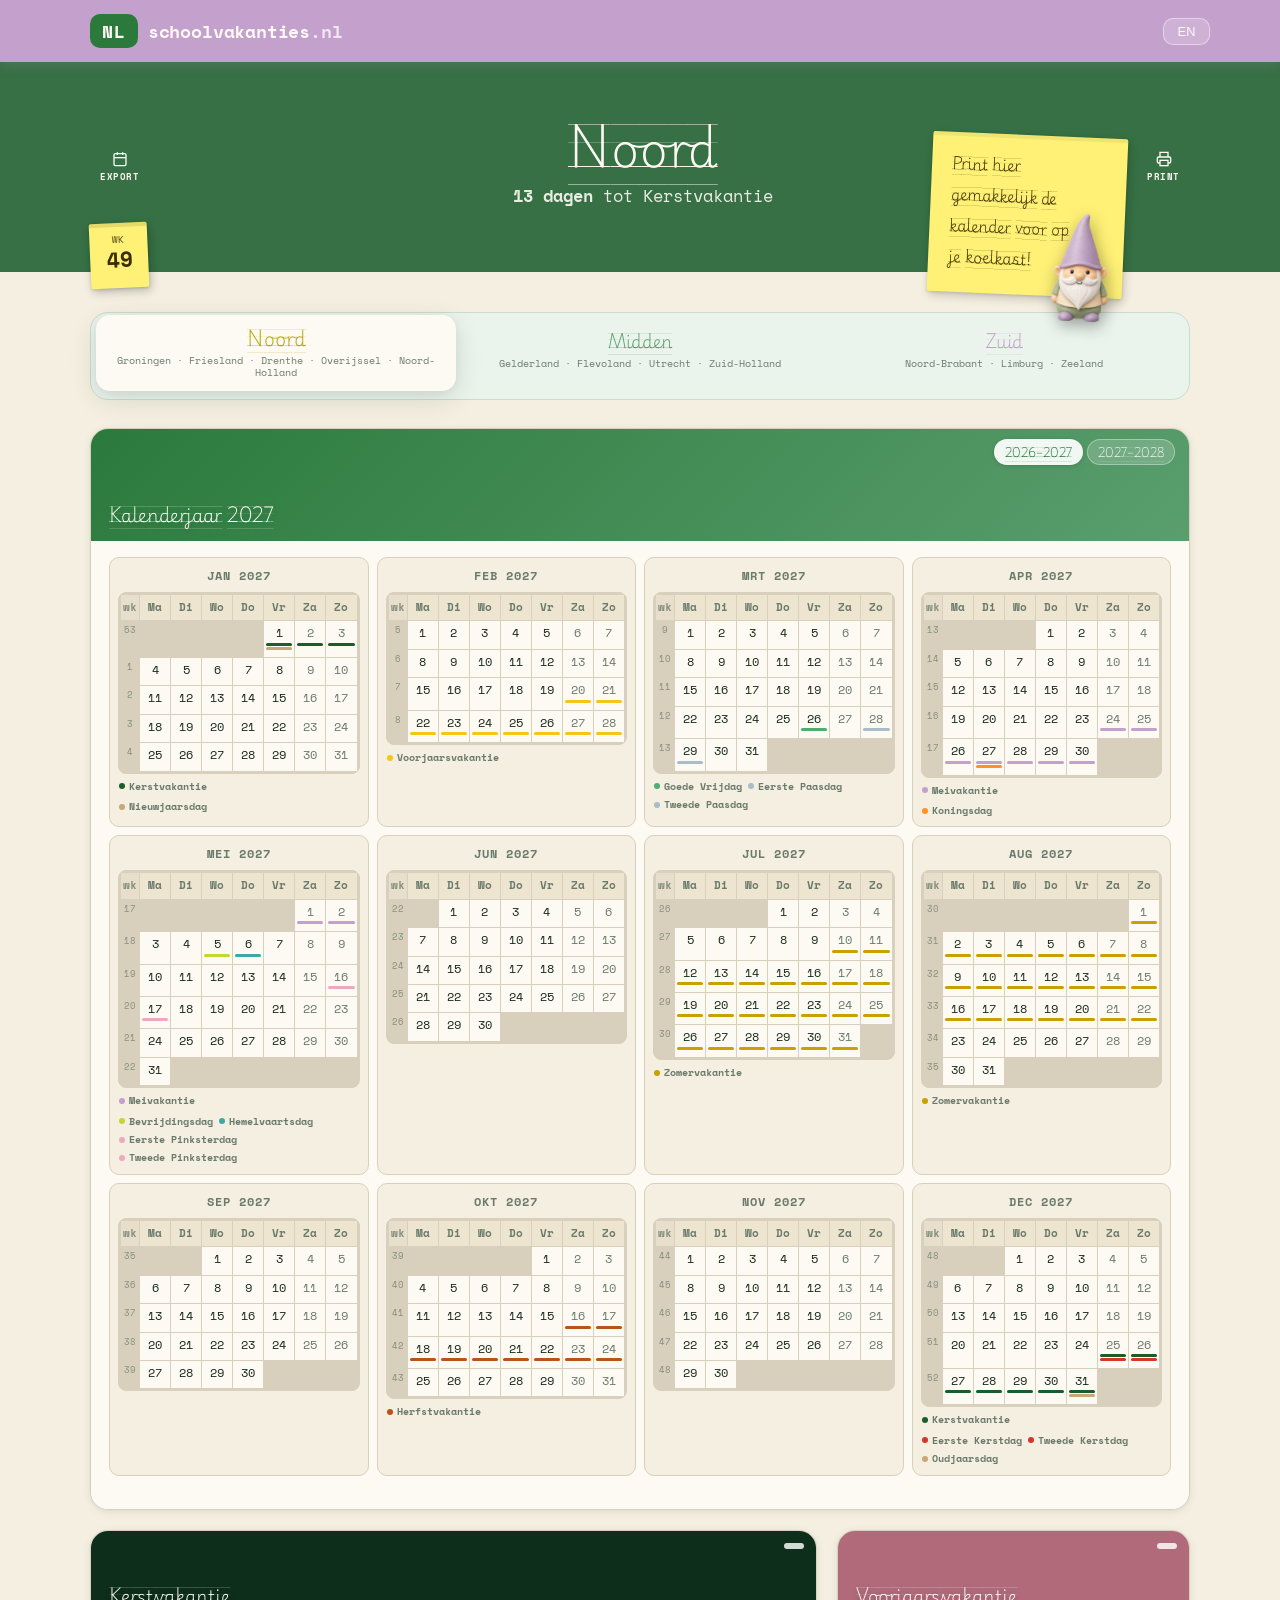
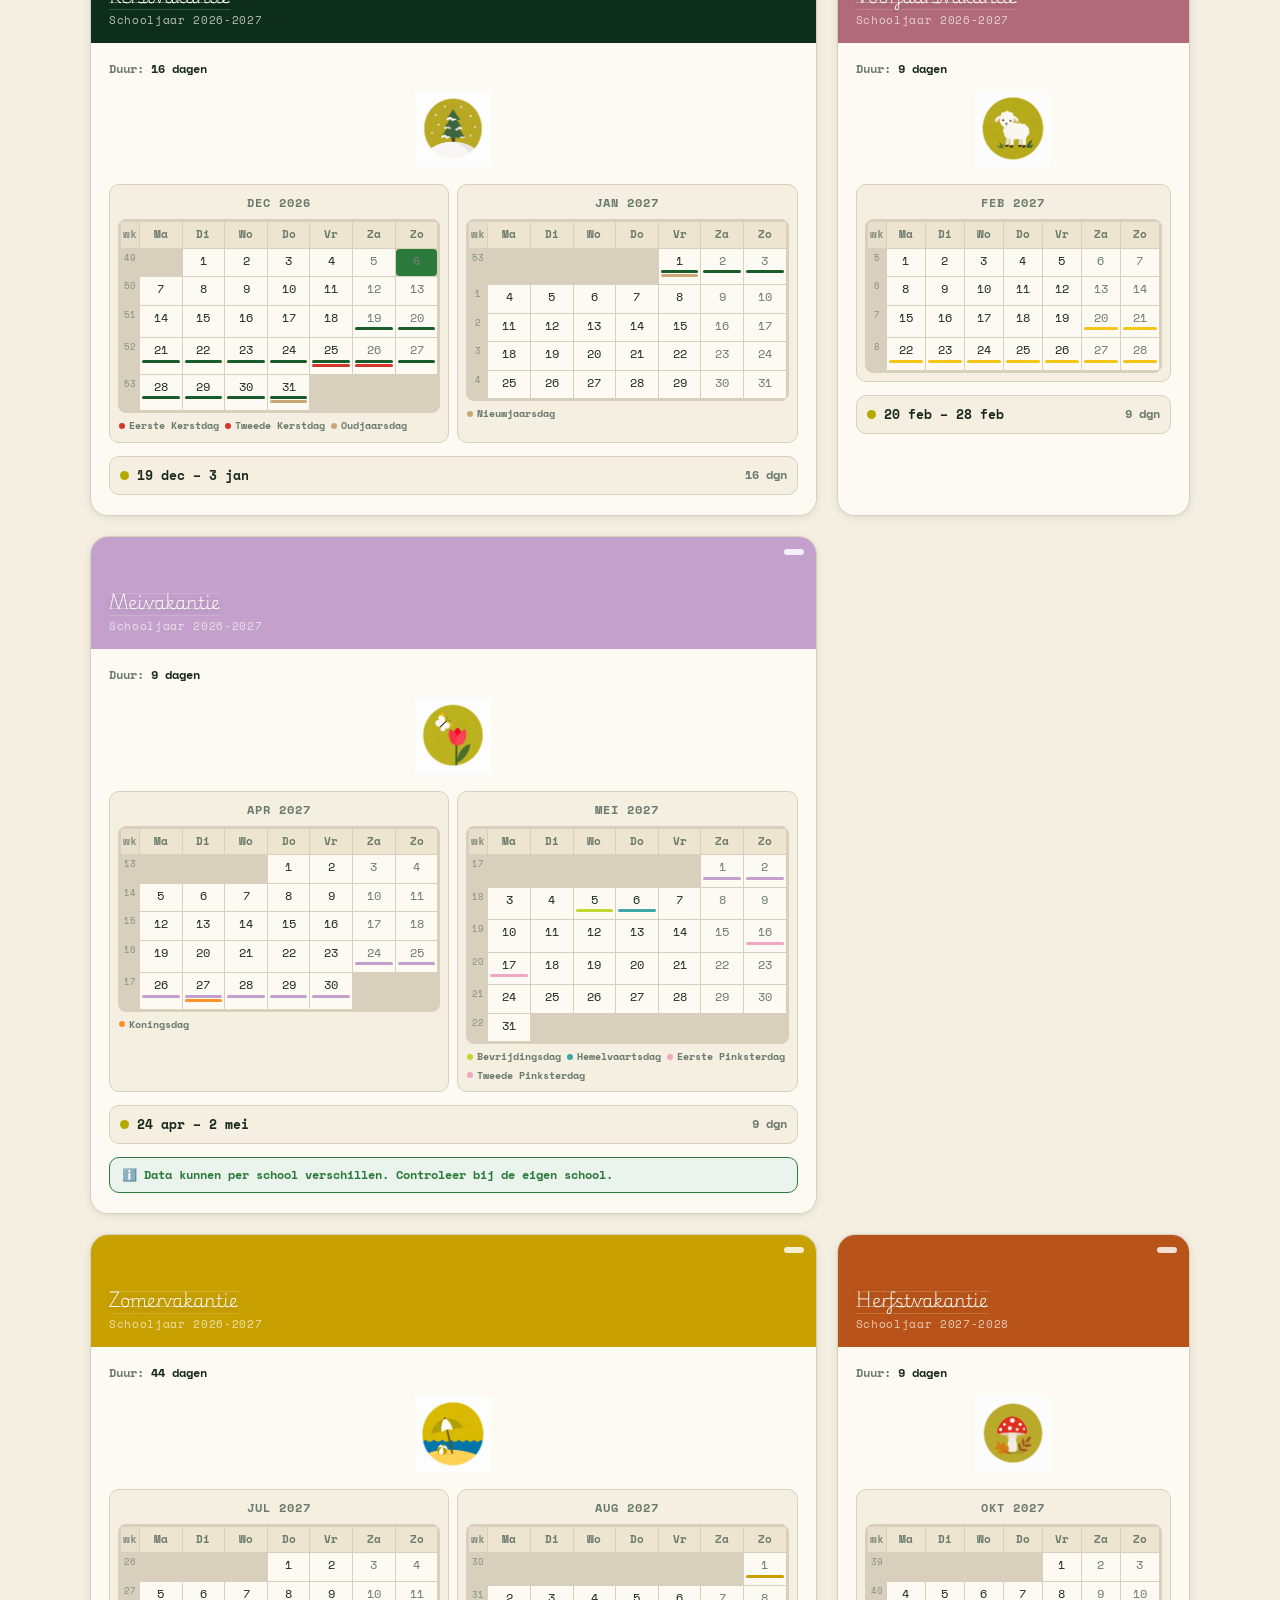
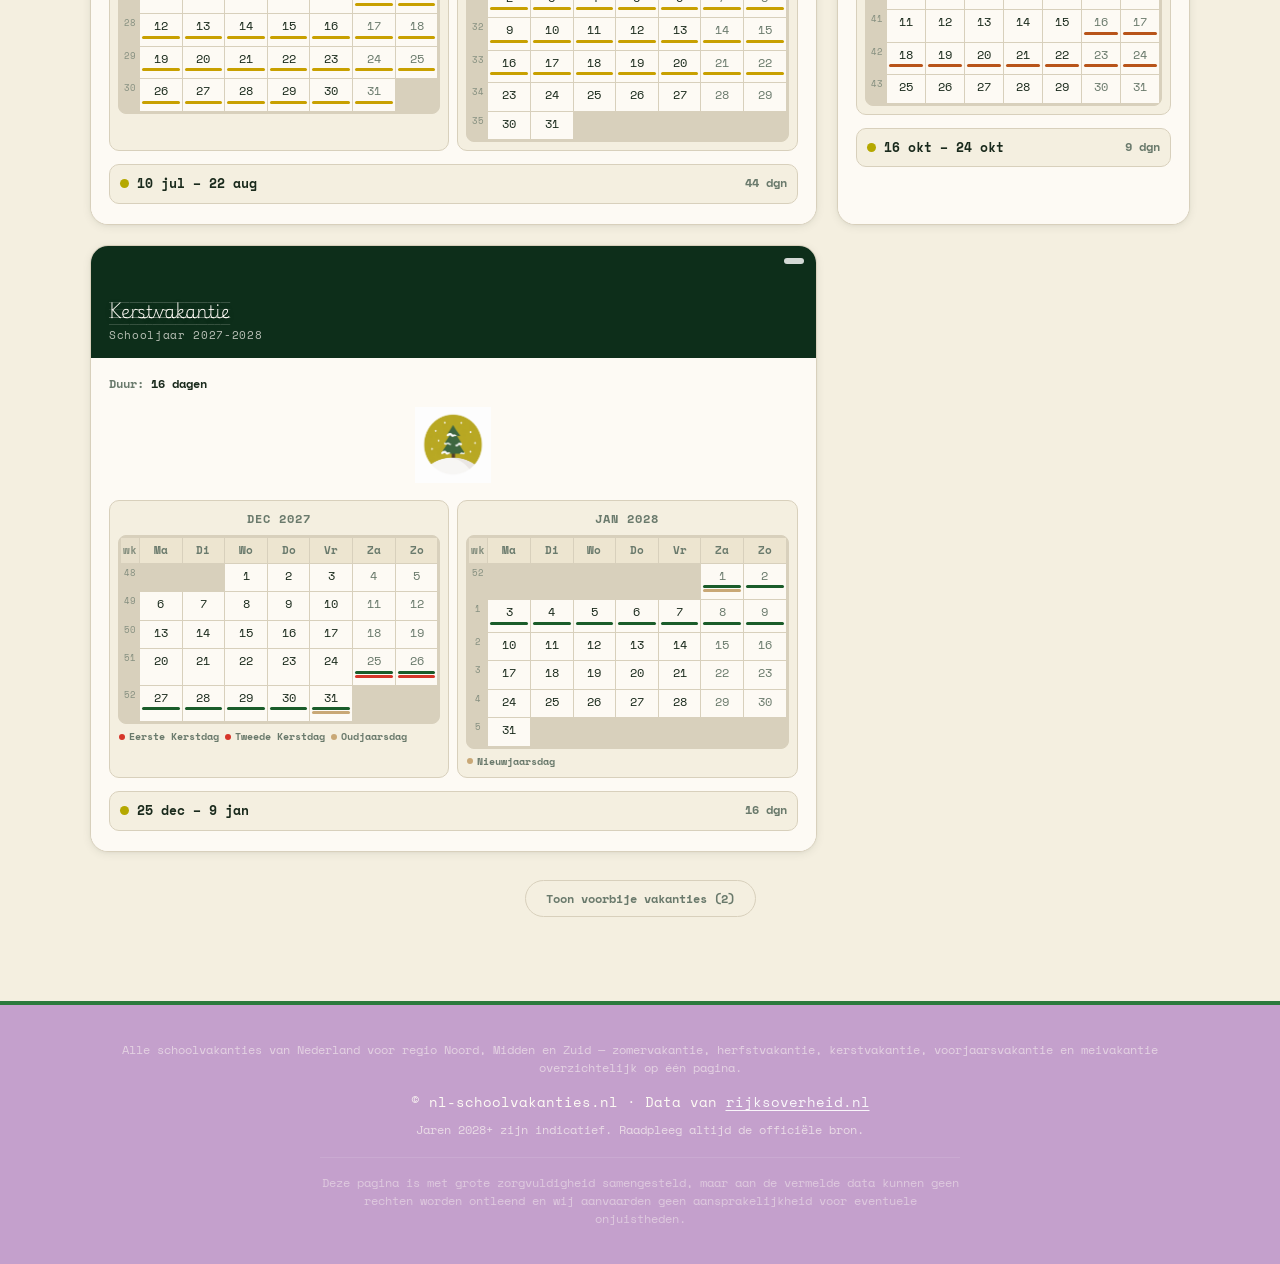
==== commit 32c6bd9b: "Verwijder kabouter uit footer Co-Authored-By: Claude Sonnet 4.6 <noreply@anthropic.com>" ====
--- a/index.html
+++ b/index.html
@@ -147,14 +147,11 @@
 
 <!-- ── Footer ─────────────────────────────────────── -->
 <footer class="footer no-print">
-    <div class="container footer-inner">
-        <img src="images/icons_seasons/GnomeFooter.png" class="footer-gnome" alt="">
-        <div class="footer-text">
+    <div class="container">
         <p class="footer-seo">Alle schoolvakanties van Nederland voor regio Noord, Midden en Zuid — zomervakantie, herfstvakantie, kerstvakantie, voorjaarsvakantie en meivakantie overzichtelijk op één pagina.</p>
         <p>© nl-schoolvakanties.nl · Data van <a href="https://www.rijksoverheid.nl/onderwerpen/schoolvakanties" target="_blank" rel="noopener">rijksoverheid.nl</a></p>
         <p class="footer-sub">Jaren 2028+ zijn indicatief. Raadpleeg altijd de officiële bron.</p>
         <p class="footer-disclaimer">Deze pagina is met grote zorgvuldigheid samengesteld, maar aan de vermelde data kunnen geen rechten worden ontleend en wij aanvaarden geen aansprakelijkheid voor eventuele onjuistheden.</p>
-        </div>
     </div>
 </footer>
 
--- a/style.css
+++ b/style.css
@@ -1198,12 +1198,6 @@
     font-weight: 500;
 }
 
-.footer-inner { display: flex; align-items: flex-end; gap: 20px; }
-
-.footer-gnome { height: 130px; width: auto; flex-shrink: 0; display: block; }
-
-.footer-text { flex: 1; text-align: center; }
-
 .footer a { color: rgba(255,255,255,.90); text-underline-offset: 3px; }
 
 .footer-sub { font-size: 0.76rem; opacity: 0.65; margin-top: 6px; }
